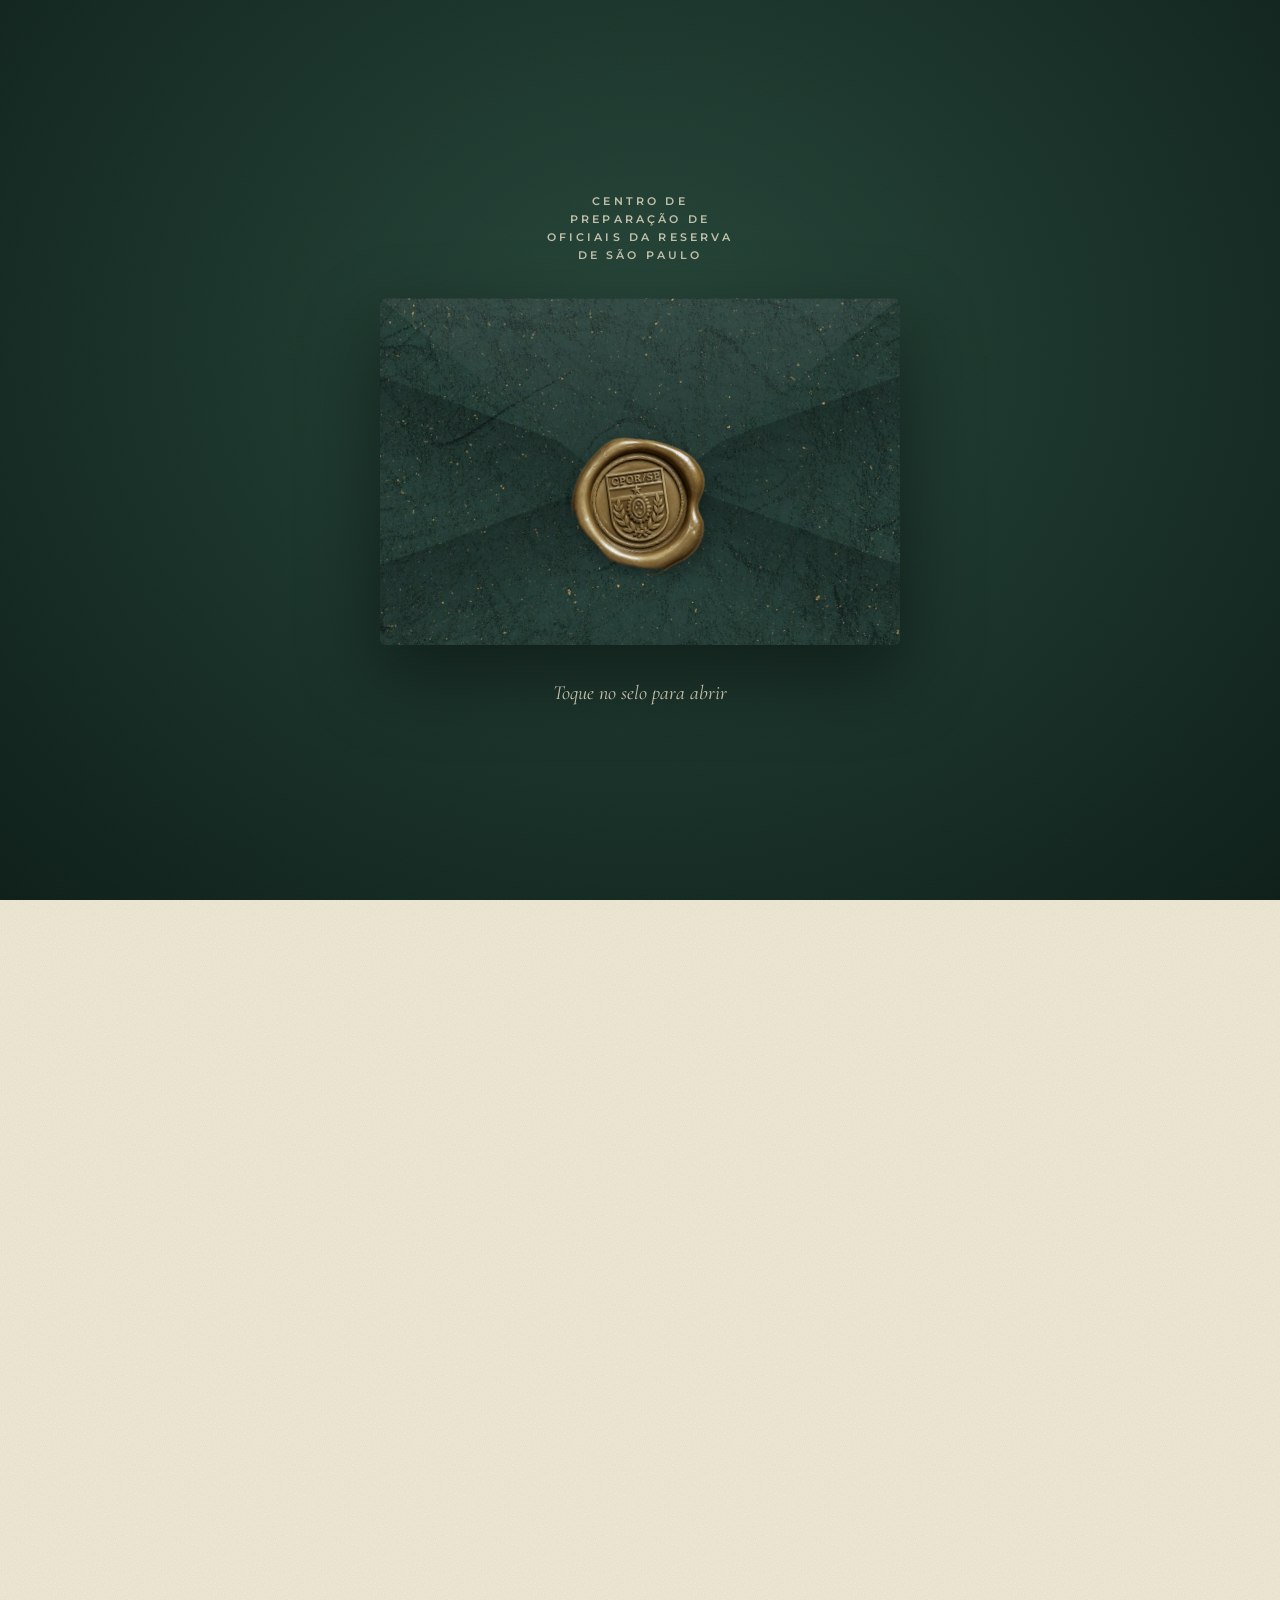
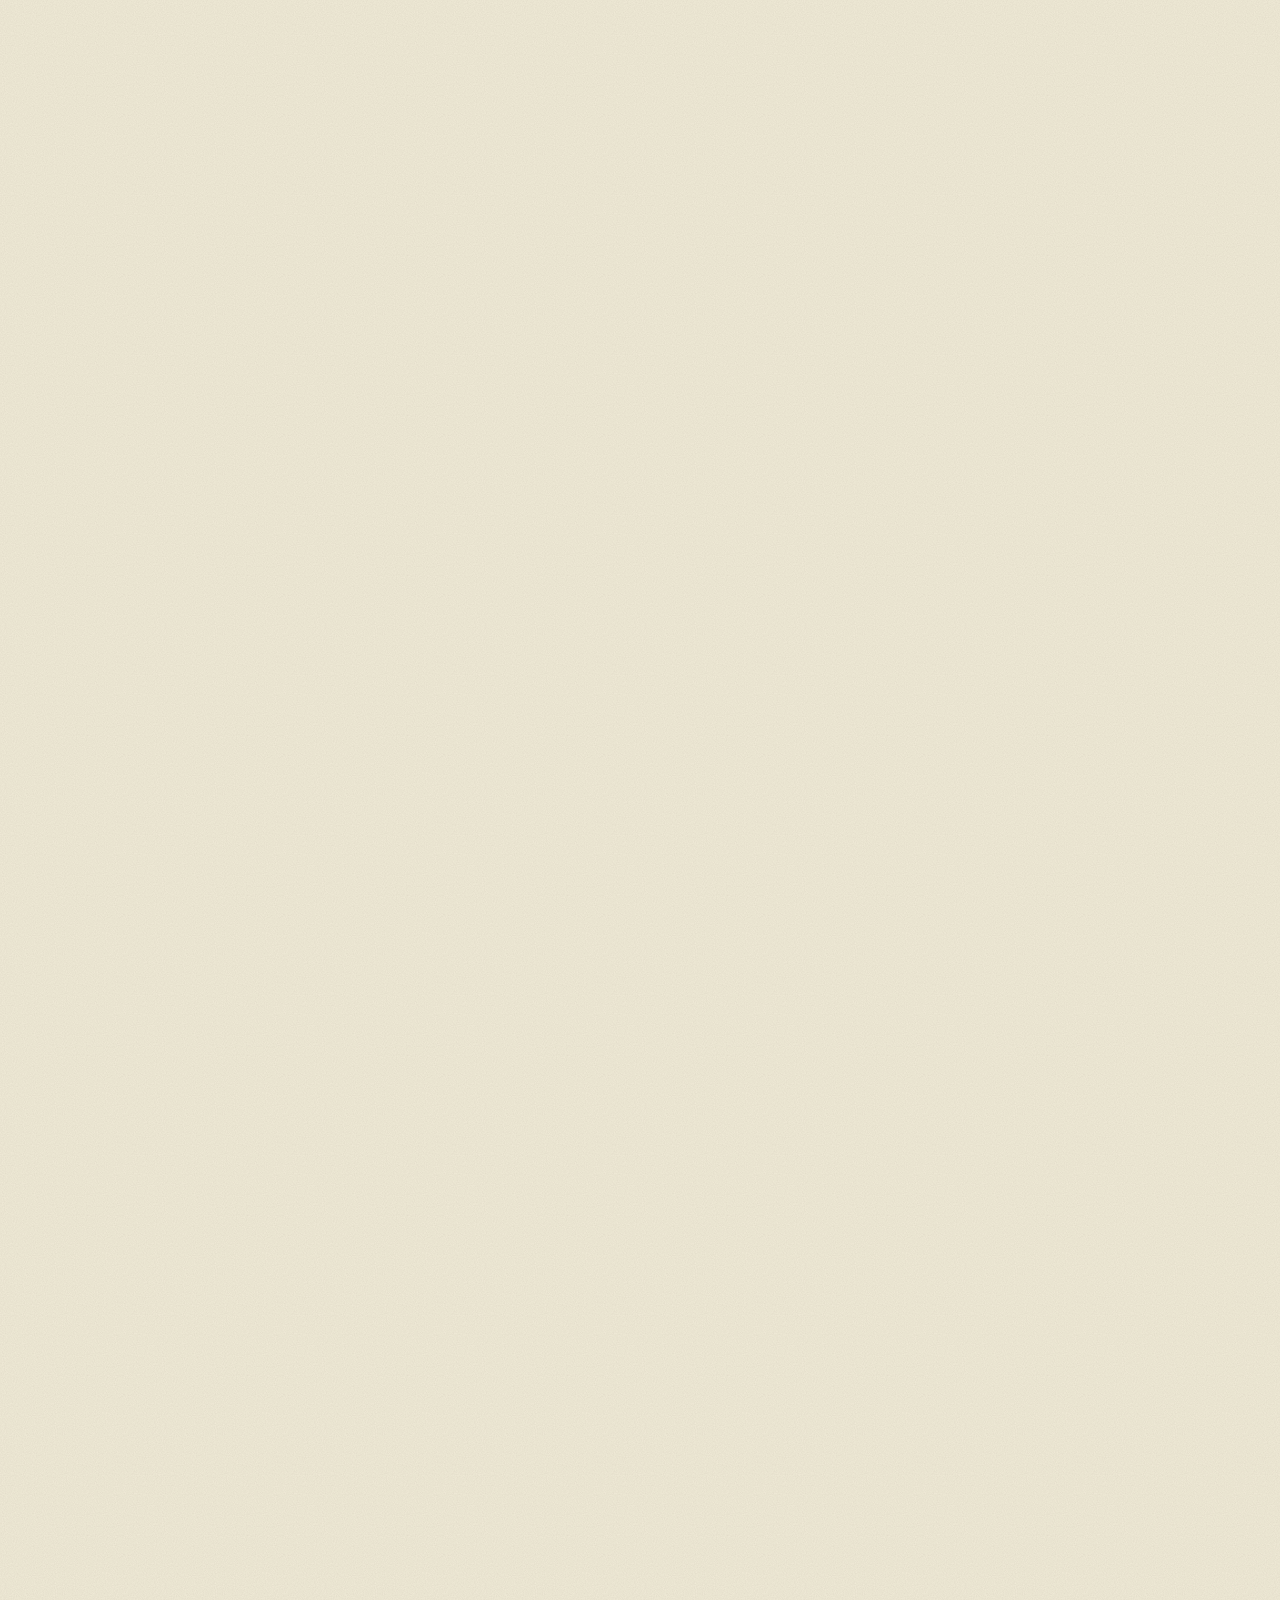
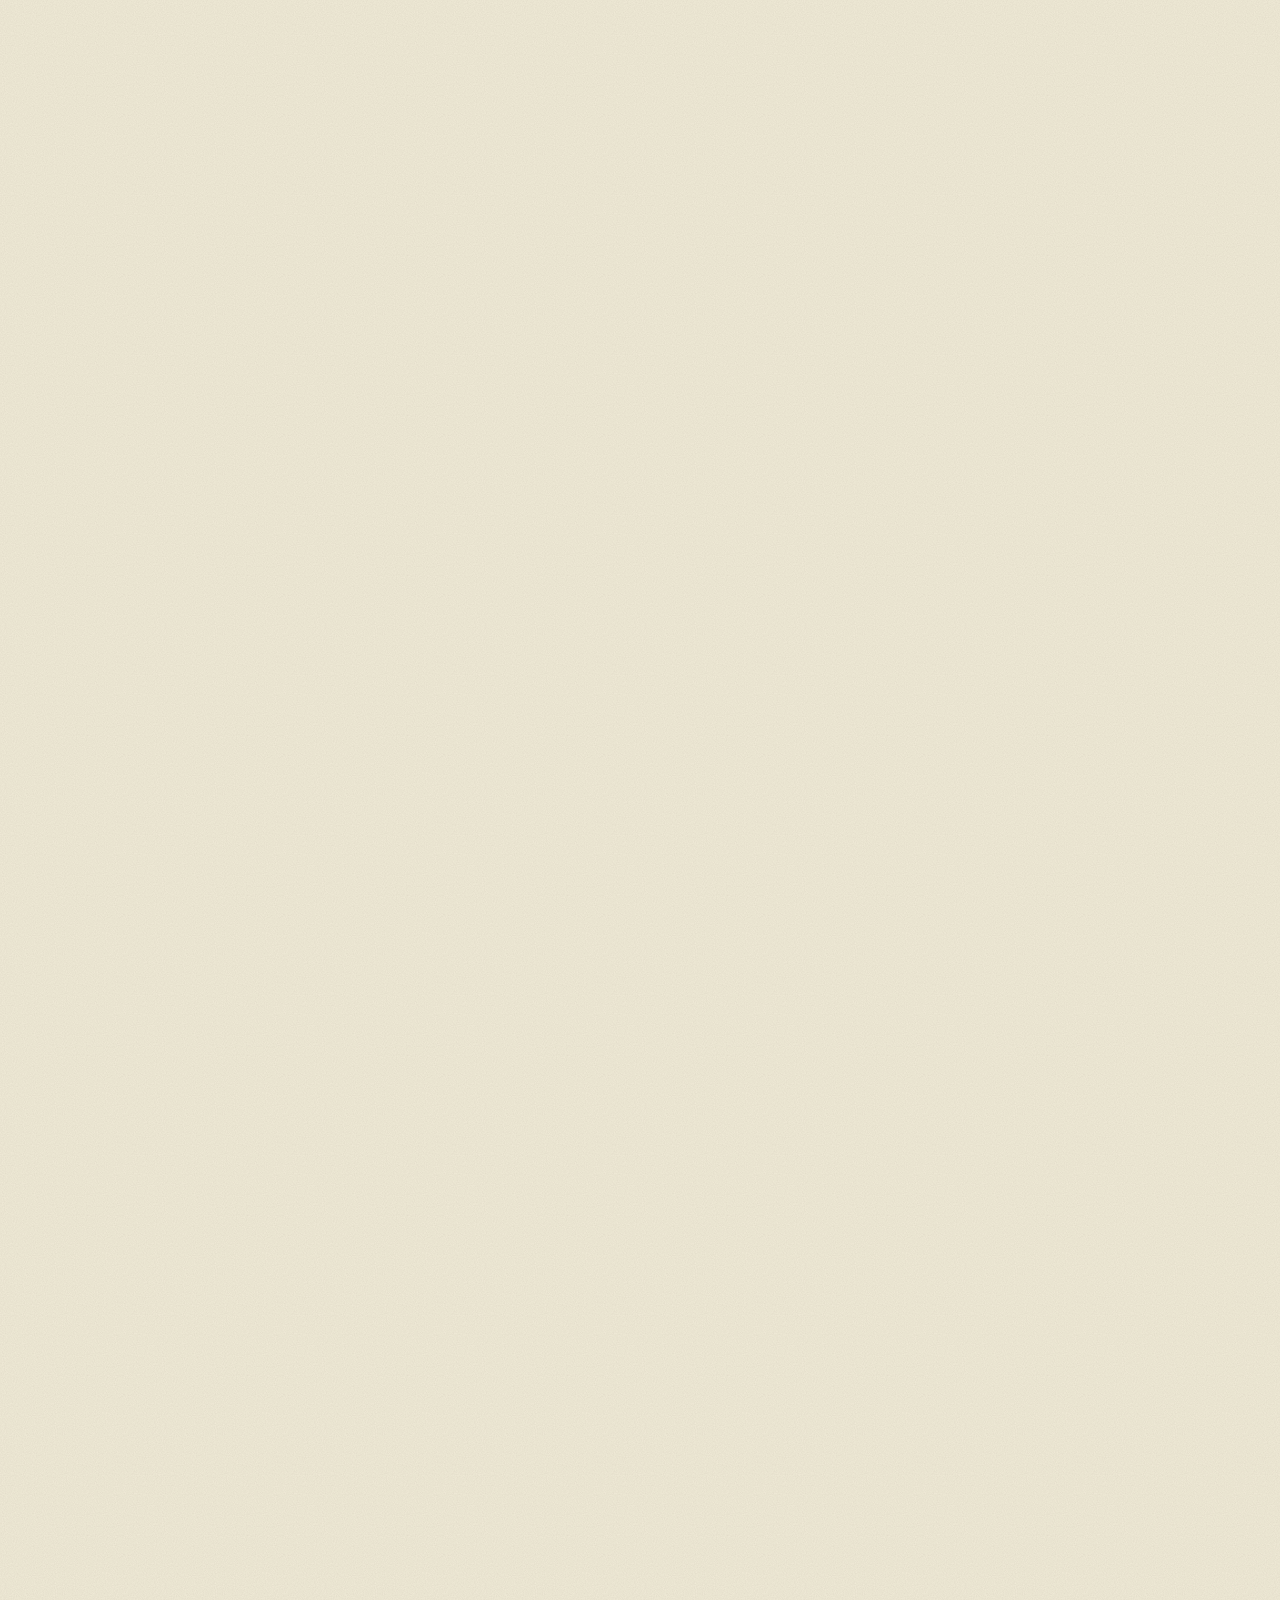
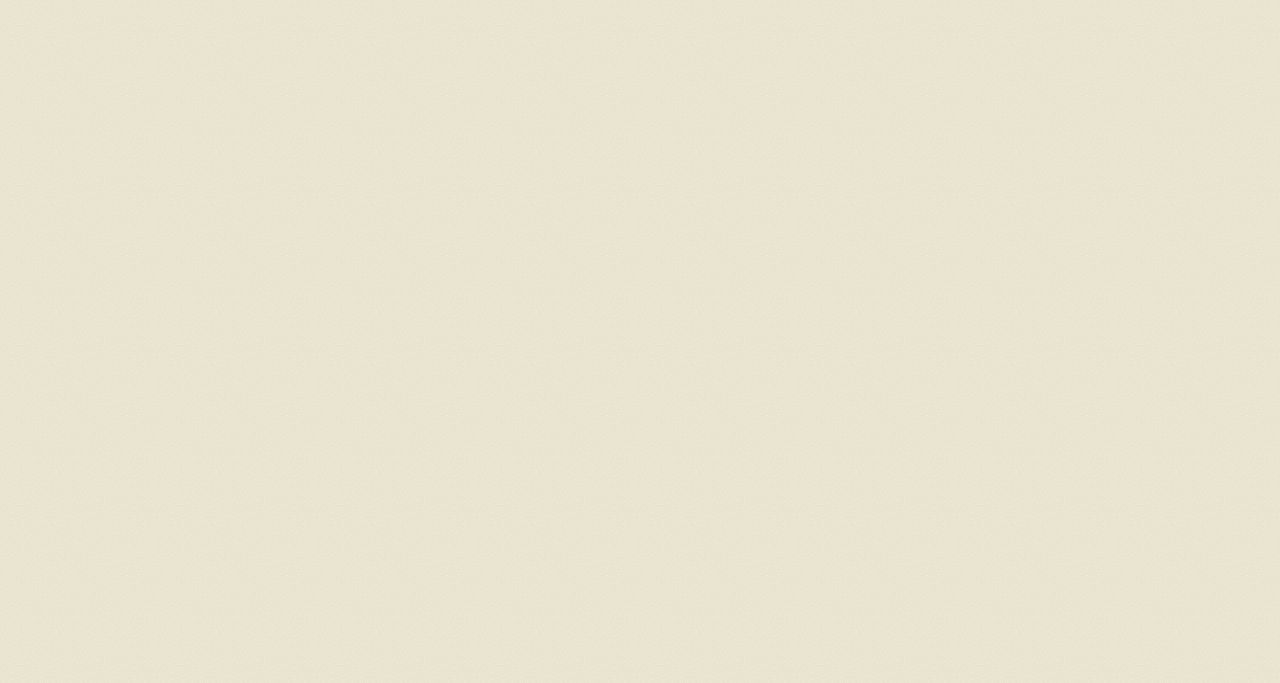
==== virtual/index.html @ 07131618 "Convite virtual da Passagem de Comando (teste, opção 1) em /virtual/ Co-Authored-By: Claude Opus 5.5" ====
<!doctype html>
<html lang="pt-BR">
<head>
<meta charset="utf-8">
<meta name="viewport" content="width=device-width, initial-scale=1, viewport-fit=cover">
<title>Convite · Passagem de Comando · CPOR/SP</title>
<meta name="description" content="Solenidade de Passagem de Comando do CPOR/SP. Quinta-feira, 14 de janeiro de 2027: Inauguração do Retrato do Comandante Sucedido às 18h30 e Passagem de Comando às 19h.">
<meta property="og:type" content="website">
<meta property="og:title" content="Você está convidado · Passagem de Comando do CPOR/SP">
<meta property="og:description" content="Quinta-feira, 14 de janeiro de 2027, às 19h. Toque para abrir o convite.">
<meta property="og:image" content="https://convite-cporsp.vercel.app/virtual/og.jpg">
<meta property="og:image:width" content="1200">
<meta property="og:image:height" content="630">
<meta name="theme-color" content="#13261f">
<link rel="icon" type="image/png" href="favicon.png">
<link rel="apple-touch-icon" href="apple-touch-icon.png">
<link rel="preconnect" href="https://fonts.googleapis.com">
<link rel="preconnect" href="https://fonts.gstatic.com" crossorigin>
<link href="https://fonts.googleapis.com/css2?family=Cormorant+Garamond:ital,wght@0,400;0,500;0,600;1,400;1,500&family=Montserrat:wght@500;600&family=Pinyon+Script&display=swap" rel="stylesheet">
<link rel="preload" as="image" href="selo-cera.png">
<link rel="preload" as="image" href="papel-verde.jpg">
<link rel="stylesheet" href="style.css">
<script>document.documentElement.classList.add('js');</script>
</head>
<body>

<!-- Abertura: envelope de papel verde lacrado com o selo de cera do CPOR/SP -->
<section id="envelope" class="cena-envelope" aria-label="Convite fechado">
  <p class="env-remetente">Centro de Preparação de Oficiais da Reserva de São Paulo</p>
  <div class="envelope" id="envelope-peca">
    <div class="env-dentro" aria-hidden="true"></div>
    <div class="env-carta" aria-hidden="true">
      <img src="brasao.png" alt="" width="416" height="416">
      <span class="carta-rotulo">Convite</span>
      <span class="carta-linha">Passagem de Comando</span>
    </div>
    <div class="env-bolso" aria-hidden="true"></div>
    <div class="env-aba" aria-hidden="true"></div>
    <button type="button" class="env-selo" id="abrir" aria-label="Abrir o convite">
      <img src="selo-cera.png" alt="" width="229" height="235">
    </button>
  </div>
  <p class="env-dica">Toque no selo para abrir</p>
</section>

<!-- Topo fixo -->
<header class="topo" id="topo">
  <a class="topo-marca" href="#inicio" aria-label="Início">
    <img src="brasao.png" alt="" width="40" height="40">
    <span>CPOR/SP</span>
  </a>
  <a class="topo-acao" data-link="formulario" href="#confirmar" target="_blank" rel="noopener">Confirmar presença</a>
</header>

<main id="conteudo">

  <!-- Capa: foto aérea do CPOR/SP -->
  <section id="inicio" class="capa">
    <div class="capa-foto" aria-hidden="true"><img src="cpor-aereo.jpg" alt="" width="1536" height="1024"></div>
    <div class="capa-texto">
      <p class="rotulo">CPOR/SP · 14 · 01 · 27</p>
      <h1>Convite</h1>
      <p class="capa-sub">Solenidade de Passagem de Comando do Centro de Preparação de Oficiais da Reserva de São Paulo</p>
      <img class="capa-brasao" src="brasao.png" alt="Brasão do CPOR/SP" width="416" height="416">
    </div>
    <a class="capa-seta" href="#mensagem" aria-label="Ler o convite">
      <svg viewBox="0 0 24 24" fill="none" stroke="currentColor" stroke-width="1.5" aria-hidden="true"><path d="M12 4v16M5 13l7 7 7-7"/></svg>
    </a>
  </section>

  <!-- Mensagem do convite, num papel com o selo postal da fachada -->
  <section id="mensagem" class="mensagem">
    <article class="papel papel-mensagem revelar">
      <img class="selo-postal" src="selo-postal.png" alt="Selo com a fachada do CPOR/SP" width="207" height="164" loading="lazy">
      <p class="rotulo">Com a honra de convidar</p>
      <p class="mensagem-texto" id="mensagem-texto">O Diretor de Educação Superior Militar, General de Divisão Eduardo da VEIGA Cabral, tem a honra de convidar o(a) Senhor(a) e digníssima família para a Solenidade de Passagem de Comando do Centro de Preparação de Oficiais da Reserva de São Paulo (CPOR/SP), do Coronel Frederico Vieira CABRAL Mendes ao Tenente Coronel Daniel RAMOS LEMOS.</p>
    </article>
  </section>

  <!-- A passagem: quem entrega e quem assume o comando -->
  <section id="passagem" class="passagem" aria-labelledby="passagem-titulo">
    <p class="rotulo">Passagem de Comando</p>
    <h2 id="passagem-titulo" class="titulo">Do Coronel ao Tenente Coronel</h2>
    <div class="comandos">
      <article class="comando revelar">
        <span class="comando-papel">Entrega o comando</span>
        <span class="comando-posto">Coronel</span>
        <span class="comando-nome">Frederico Vieira <strong>CABRAL</strong> Mendes</span>
      </article>
      <div class="comando-elo revelar" aria-hidden="true">
        <img src="selo-cera.png" alt="" width="229" height="235" loading="lazy">
      </div>
      <article class="comando revelar">
        <span class="comando-papel">Assume o comando</span>
        <span class="comando-posto">Tenente Coronel</span>
        <span class="comando-nome">Daniel <strong>RAMOS LEMOS</strong></span>
      </article>
    </div>
  </section>

  <!-- Contagem regressiva -->
  <section id="contagem" class="contagem" aria-labelledby="contagem-titulo">
    <h2 id="contagem-titulo" class="rotulo claro">Faltam para a solenidade</h2>
    <div class="relogio" id="relogio" role="timer" aria-live="off">
      <div><span data-u="d">00</span><small>dias</small></div>
      <div><span data-u="h">00</span><small>horas</small></div>
      <div><span data-u="m">00</span><small>min</small></div>
      <div><span data-u="s">00</span><small>seg</small></div>
    </div>
    <p class="contagem-fim" id="contagem-fim" hidden></p>
  </section>

  <!-- Programação: cartões que viram para mostrar o traje -->
  <section id="programacao" class="programacao" aria-labelledby="programacao-titulo">
    <p class="rotulo">Programação</p>
    <h2 id="programacao-titulo" class="titulo">Quinta-feira, 14 de janeiro</h2>
    <p class="nota">Toque no cartão para ver o traje.</p>
    <div class="cartoes" id="cartoes"></div>
  </section>

  <!-- Antigos Comandantes: a página da arte, ampliável -->
  <section id="comandantes" class="comandantes" aria-labelledby="comandantes-titulo">
    <h2 id="comandantes-titulo" class="script">Antigos Comandantes</h2>
    <p class="nota">Os comandantes que conduziram o CPOR/SP. Toque para ampliar.</p>
    <a class="comandantes-quadro revelar" href="../assets/convite-2.jpg" target="_blank" rel="noopener" aria-label="Ampliar a página dos Antigos Comandantes">
      <img src="../assets/convite-2.jpg" alt="Galeria dos Antigos Comandantes do CPOR/SP" width="1240" height="1748" loading="lazy">
    </a>
  </section>

  <!-- Local -->
  <section id="local" class="local" aria-labelledby="local-titulo">
    <div class="local-texto revelar">
      <p class="rotulo">Local</p>
      <h2 id="local-titulo" class="titulo">CPOR/SP</h2>
      <p class="endereco" id="endereco"></p>
      <div class="botoes">
        <a class="botao claro" data-link="maps" href="#" target="_blank" rel="noopener">
          <svg viewBox="0 0 24 24" fill="none" stroke="currentColor" stroke-width="1.6" aria-hidden="true"><path d="M12 21s-7-6.2-7-11.5A7 7 0 0 1 19 9.5C19 14.8 12 21 12 21Z"/><circle cx="12" cy="9.5" r="2.5"/></svg>
          Google Maps
        </a>
        <a class="botao claro" data-link="waze" href="#" target="_blank" rel="noopener">
          <svg viewBox="0 0 24 24" fill="none" stroke="currentColor" stroke-width="1.6" aria-hidden="true"><path d="M4 12a8 8 0 1 1 3.2 6.4L4 20l.9-3.4A8 8 0 0 1 4 12Z"/><circle cx="9.5" cy="11" r=".8" fill="currentColor"/><circle cx="14.5" cy="11" r=".8" fill="currentColor"/><path d="M9.5 14.2c1.4 1 3.6 1 5 0"/></svg>
          Waze
        </a>
      </div>
    </div>
    <a class="mapa" data-link="maps" href="#" target="_blank" rel="noopener" aria-label="Abrir o endereço do CPOR/SP no Google Maps">
      <span class="mapa-quadro">
        <img src="mapa.png" alt="Mapa com a localização do CPOR/SP na Rua Alfredo Pujol, 681" width="528" height="393" loading="lazy">
      </span>
      <span class="mapa-legenda">Toque para abrir no mapa</span>
    </a>
  </section>

  <!-- Confirmação de presença -->
  <section id="confirmar" class="confirmar" aria-labelledby="confirmar-titulo">
    <img class="confirmar-selo" src="selo-cera.png" alt="" width="229" height="235" loading="lazy">
    <p class="rotulo claro">Confirmação de presença</p>
    <h2 id="confirmar-titulo" class="titulo claro">Até 8 de janeiro</h2>
    <p class="prazo" id="prazo"></p>
    <a class="botao principal" data-link="formulario" href="#" target="_blank" rel="noopener">Confirmar presença</a>
    <div class="contatos">
      <a data-link="whatsapp" href="#" target="_blank" rel="noopener">
        <svg viewBox="0 0 24 24" fill="none" stroke="currentColor" stroke-width="1.6" aria-hidden="true"><path d="M4 20l1.3-4A8 8 0 1 1 8.4 19L4 20Z"/><path d="M9 8.5c0 3.6 2.9 6.5 6.5 6.5l1-1.6-2-1-1 .9a5 5 0 0 1-2.8-2.8l.9-1-1-2L9 8.5Z"/></svg>
        <span id="whatsapp-texto"></span>
      </a>
      <a data-link="email" href="#">
        <svg viewBox="0 0 24 24" fill="none" stroke="currentColor" stroke-width="1.6" aria-hidden="true"><rect x="3" y="5" width="18" height="14" rx="2"/><path d="m4 7 8 6 8-6"/></svg>
        <span id="email-texto"></span>
      </a>
    </div>
  </section>

  <footer class="rodape">
    <img src="brasao.png" alt="" width="56" height="56" loading="lazy">
    <p>Centro de Preparação de Oficiais da Reserva de São Paulo</p>
    <a href="../assets/convite-3.jpg" target="_blank" rel="noopener">Ver o convite em imagem</a>
  </footer>
</main>

<script src="script.js"></script>
</body>
</html>
---- virtual/style.css ----
/* Convite virtual · Passagem de Comando · CPOR/SP
   Mesma composição do convite dos aspirantes, com a identidade da opção 1 do convite impresso:
   papel verde, selo de cera dourado, papel creme e caligrafia. */

:root {
  --ardosia: #2c4a3e;
  --ardosia-escura: #3d5a4c;
  --nevoa: #e9e1c9;
  --noite: #1b342b;
  --noite-funda: #10221b;
  --tinta: #20372f;
  --papel: #f2ecd8;
  --papel-claro: #faf6ea;
  --cera: #8a6d3e;
  --cera-clara: #c9ad72;
  --branco: #ffffff;

  --fonte-titulo: "Cormorant Garamond", Georgia, "Times New Roman", serif;
  --fonte-script: "Pinyon Script", "Snell Roundhand", cursive;
  --fonte-texto: "Montserrat", system-ui, -apple-system, "Segoe UI", sans-serif;

  --raio: 6px;
  --raio-pilula: 999px;
  --curva: cubic-bezier(.65, 0, .35, 1);
  --curva-saida: cubic-bezier(.22, 1, .36, 1);
  --sombra-papel: 0 1px 2px rgba(10, 24, 18, .08), 0 18px 40px -16px rgba(10, 24, 18, .35);

  /* textura de papel (granulado leve) */
  --granulado: url("data:image/svg+xml,%3Csvg xmlns='http://www.w3.org/2000/svg' width='160' height='160'%3E%3Cfilter id='n'%3E%3CfeTurbulence type='fractalNoise' baseFrequency='.9' numOctaves='2' stitchTiles='stitch'/%3E%3CfeColorMatrix values='0 0 0 0 0 0 0 0 0 0 0 0 0 0 0 0 0 0 .07 0'/%3E%3C/filter%3E%3Crect width='100%25' height='100%25' filter='url(%23n)'/%3E%3C/svg%3E");
}

* { box-sizing: border-box; }
[hidden] { display: none !important; }
html { scroll-behavior: smooth; -webkit-text-size-adjust: 100%; }
body {
  margin: 0;
  background: var(--papel) var(--granulado);
  color: var(--tinta);
  font: 400 16px/1.6 var(--fonte-texto);
  overflow-x: hidden;
  -webkit-tap-highlight-color: transparent;
}
img { max-width: 100%; height: auto; display: block; }
main { overflow-x: clip; }
a { color: inherit; }
:focus-visible { outline: 2px solid var(--cera-clara); outline-offset: 3px; border-radius: 4px; }

.rotulo {
  margin: 0 0 12px;
  font: 600 11px/1.4 var(--fonte-texto);
  letter-spacing: .28em;
  text-transform: uppercase;
  color: var(--ardosia);
}
.rotulo.claro { color: var(--nevoa); }
.titulo {
  margin: 0;
  font: 500 clamp(34px, 9.5vw, 56px)/1.08 var(--fonte-titulo);
  color: var(--tinta);
}
.titulo.claro { color: var(--branco); }
.nota { margin: 10px 0 0; font-size: 14px; color: var(--ardosia-escura); }

/* =========================================================
   Abertura: envelope
   ========================================================= */
.cena-envelope { display: none; }
.js body.fechado { overflow: hidden; }
.js body.fechado .topo,
.js body.fechado #conteudo { visibility: hidden; }

.js .cena-envelope {
  position: fixed;
  inset: 0;
  z-index: 50;
  display: flex;
  flex-direction: column;
  align-items: center;
  justify-content: center;
  gap: 34px;
  padding: 24px 20px;
  background:
    var(--granulado),
    radial-gradient(ellipse at 50% 38%, #2a4a3d 0%, var(--noite) 55%, var(--noite-funda) 100%);
  color: var(--nevoa);
  text-align: center;
}
.env-remetente {
  margin: 0;
  max-width: 30ch;
  font: 600 10.5px/1.7 var(--fonte-texto);
  letter-spacing: .3em;
  text-transform: uppercase;
  opacity: .8;
}
.env-dica {
  margin: 0;
  font: 400 italic 20px/1.4 var(--fonte-titulo);
  color: var(--nevoa);
  animation: respirar 2.6s ease-in-out infinite;
}
@keyframes respirar { 50% { opacity: .45; } }

.envelope {
  position: relative;
  width: min(86vw, 520px);
  aspect-ratio: 3 / 2;
  cursor: pointer;
  filter: drop-shadow(0 30px 40px rgba(0, 0, 0, .45));
  animation: flutuar 5s ease-in-out infinite;
  perspective: 1400px;
}
@keyframes flutuar { 50% { transform: translateY(-6px) rotate(-.4deg); } }

.env-dentro, .env-carta, .env-bolso, .env-aba { position: absolute; }
.env-dentro {
  inset: 0;
  z-index: 1;
  border-radius: var(--raio);
  background: linear-gradient(180deg, #0f2019, #1b342b);
}
.env-carta {
  z-index: 3;
  left: 6%; right: 6%; top: 7%; height: 86%;
  display: flex;
  flex-direction: column;
  align-items: center;
  justify-content: center;
  gap: 4px;
  border-radius: 3px;
  background: var(--papel-claro) var(--granulado);
  box-shadow: 0 2px 8px rgba(0, 0, 0, .15);
  color: var(--tinta);
}
.env-carta img { width: 18%; margin-bottom: 6px; }
.carta-rotulo { font: 400 clamp(36px, 10vw, 58px)/1.1 var(--fonte-script); color: var(--tinta); }
.carta-linha { max-width: 90%; font: 600 clamp(7px, 1.9vw, 10px)/1.4 var(--fonte-texto); letter-spacing: .2em; text-transform: uppercase; color: var(--ardosia); }

.env-bolso {
  inset: 0;
  z-index: 4;
  border-radius: var(--raio);
  clip-path: polygon(0 0, 50% 54%, 100% 0, 100% 100%, 0 100%);
  background:
    linear-gradient(160deg, transparent 49.6%, rgba(0, 0, 0, .22) 50%, transparent 70%),
    linear-gradient(200deg, transparent 49.6%, rgba(0, 0, 0, .22) 50%, transparent 70%),
    url("papel-verde.jpg") center / cover;
}
.env-aba {
  left: 0; right: 0; top: 0; height: 60%;
  z-index: 5;
  transform-origin: 50% 0;
  clip-path: polygon(0 0, 100% 0, 50% 100%);
  border-radius: var(--raio) var(--raio) 0 0;
  background:
    linear-gradient(180deg, rgba(255, 255, 255, .06), rgba(0, 0, 0, .12)),
    url("papel-verde.jpg") center top / cover;
  filter: drop-shadow(0 3px 4px rgba(0, 0, 0, .35));
}
.env-selo {
  position: absolute;
  z-index: 6;
  left: 50%;
  top: 60%;
  width: 27%;
  padding: 0;
  border: 0;
  background: none;
  cursor: pointer;
  transform: translate(-50%, -50%) rotate(-8deg);
  filter: drop-shadow(0 6px 8px rgba(0, 0, 0, .35));
}
.env-selo img { width: 100%; }
.env-selo:focus-visible { outline-offset: 6px; border-radius: 50%; }

/* Sequência de abertura */
.abrindo .envelope { animation: none; }
.abrindo .env-selo { animation: seloSai .45s var(--curva) forwards; }
.abrindo .env-aba { animation: abaAbre .75s var(--curva) .25s forwards; }
.abrindo .env-carta { animation: cartaSai .9s var(--curva-saida) .85s forwards; }
.abrindo .env-dica, .abrindo .env-remetente { transition: opacity .3s; opacity: 0; }
.saindo { animation: cenaSai .6s ease forwards; }
.saindo .envelope { transition: transform .6s var(--curva); transform: scale(1.06) translateY(-4%); }

@keyframes seloSai {
  to { transform: translate(-50%, -80%) rotate(14deg) scale(1.25); opacity: 0; }
}
@keyframes abaAbre {
  0%    { transform: rotateX(0); z-index: 5; }
  49.9% { z-index: 5; }
  50%   { z-index: 2; background: linear-gradient(0deg, #10221b, #1b342b); }
  100%  { transform: rotateX(180deg); z-index: 2; background: linear-gradient(0deg, #10221b, #1b342b); }
}
@keyframes cartaSai { to { transform: translateY(-62%); } }
@keyframes cenaSai { to { opacity: 0; visibility: hidden; } }

/* =========================================================
   Topo fixo
   ========================================================= */
.topo {
  position: fixed;
  inset: 0 0 auto;
  z-index: 20;
  display: flex;
  align-items: center;
  justify-content: space-between;
  gap: 12px;
  padding: max(12px, env(safe-area-inset-top)) 18px 12px;
  color: var(--branco);
  transition: background-color .35s ease, backdrop-filter .35s ease, box-shadow .35s ease;
}
.topo.rolou {
  background: rgba(19, 38, 31, .78);
  -webkit-backdrop-filter: blur(14px) saturate(1.2);
  backdrop-filter: blur(14px) saturate(1.2);
  box-shadow: 0 10px 30px -18px rgba(0, 0, 0, .6);
}
.topo-marca {
  display: flex;
  align-items: center;
  gap: 10px;
  text-decoration: none;
  font: 600 13px/1 var(--fonte-texto);
  letter-spacing: .22em;
}
.topo-marca img { width: 36px; height: 36px; }
.topo-acao {
  padding: 10px 16px;
  border-radius: var(--raio-pilula);
  background: rgba(255, 255, 255, .12);
  box-shadow: inset 0 0 0 1px rgba(255, 255, 255, .45);
  font: 600 11px/1 var(--fonte-texto);
  letter-spacing: .14em;
  text-transform: uppercase;
  text-decoration: none;
  white-space: nowrap;
  transition: background-color .2s, transform .2s;
}
.topo-acao:active { transform: scale(.96); }
@media (hover: hover) { .topo-acao:hover { background: rgba(255, 255, 255, .24); } }

/* =========================================================
   Capa
   ========================================================= */
.capa {
  position: relative;
  min-height: 100svh;
  overflow: hidden;
  color: var(--branco);
  isolation: isolate;
}
.capa-foto { position: absolute; inset: 0; z-index: -2; }
.capa-foto img {
  width: 100%;
  height: 100%;
  object-fit: cover;
  object-position: 50% 60%;
  animation: aproximar 26s ease-in-out infinite alternate;
}
@keyframes aproximar {
  from { transform: scale(1.06) translate(0, 0); }
  to   { transform: scale(1.22) translate(-2%, 2%); }
}
/* Celular em pé: foto menor, centrada no telhado com o "CPOR-SP" */
@media (max-aspect-ratio: 1 / 1) {
  .capa { background: var(--noite-funda); }
  .capa-foto img {
    position: absolute;
    top: 0;
    left: 50%;
    width: auto;
    height: max(66svh, calc(100vw * 1.6));
    max-width: none;
    transform-origin: 52% 32%;
    animation-name: aproximarCel;
    -webkit-mask-image: linear-gradient(180deg, #000 62%, transparent 96%);
    mask-image: linear-gradient(180deg, #000 62%, transparent 96%);
  }
}
@keyframes aproximarCel {
  from { transform: translateX(-52%) scale(1); }
  to   { transform: translateX(-52%) scale(1.06); }
}
.capa::after {
  content: "";
  position: absolute;
  inset: 0;
  z-index: -1;
  background: linear-gradient(180deg,
    rgba(10, 24, 18, .62) 0%,
    rgba(10, 24, 18, .26) 30%,
    rgba(10, 24, 18, .62) 62%,
    rgba(10, 24, 18, .92) 86%,
    var(--papel) 100%);
}
.capa-texto {
  position: absolute;
  left: 20px; right: 20px;
  bottom: 15svh;
  display: flex;
  flex-direction: column;
  align-items: center;
  text-align: center;
}
.capa-brasao {
  order: -1;
  width: 86px;
  margin-bottom: 18px;
  filter: drop-shadow(0 10px 18px rgba(0, 0, 0, .45));
  animation: flutuar 6s ease-in-out infinite;
}
.capa .rotulo { color: var(--nevoa); }
.capa h1 {
  margin: 0;
  font: 400 clamp(84px, 26vw, 200px)/1.05 var(--fonte-script);
  text-shadow: 0 6px 30px rgba(0, 0, 0, .35);
}
.capa-sub {
  max-width: 34ch;
  margin: 18px 0 0;
  font-size: 14.5px;
  line-height: 1.6;
  color: rgba(255, 255, 255, .9);
}
.capa-seta {
  position: absolute;
  left: 50%;
  bottom: 4svh;
  width: 44px;
  height: 44px;
  display: grid;
  place-items: center;
  color: var(--tinta);
  transform: translateX(-50%);
  animation: chamar 2.2s ease-in-out infinite;
}
.capa-seta svg { width: 22px; height: 22px; }
@keyframes chamar { 50% { transform: translate(-50%, 6px); } }

/* =========================================================
   Mensagem
   ========================================================= */
.mensagem { padding: 56px 20px 104px; }
.papel {
  position: relative;
  background: var(--papel-claro) var(--granulado);
  border-radius: 4px;
  box-shadow: var(--sombra-papel);
}
.papel-mensagem {
  max-width: 620px;
  margin: 0 auto;
  padding: 52px 26px 44px;
  transform: rotate(-1.2deg);
}
.selo-postal {
  position: absolute;
  top: -38px;
  right: -6px;
  width: 112px;
  transform: rotate(7deg) translateY(var(--desloca, 0px));
  filter: drop-shadow(0 8px 12px rgba(10, 24, 18, .25));
}
.mensagem-texto {
  margin: 0;
  font: 400 clamp(23px, 6.1vw, 30px)/1.5 var(--fonte-titulo);
  color: var(--tinta);
}
.mensagem-texto .p { opacity: .16; transition: opacity .35s ease; }
.mensagem-texto .p.acesa { opacity: 1; }

/* =========================================================
   Passagem de Comando: quem entrega e quem assume
   ========================================================= */
.passagem { padding: 8px 20px 104px; text-align: center; }
.comandos {
  display: flex;
  flex-direction: column;
  align-items: center;
  gap: 0;
  max-width: 880px;
  margin: 38px auto 0;
}
.comando {
  width: min(100%, 340px);
  display: flex;
  flex-direction: column;
  align-items: center;
  gap: 6px;
  padding: 30px 22px 28px;
  background: var(--papel-claro) var(--granulado);
  border-radius: 4px;
  box-shadow: var(--sombra-papel);
}
.comando:first-child { transform: rotate(-1.4deg); }
.comando:last-child { transform: rotate(1.2deg); }
.comando-papel {
  font: 600 10.5px/1.4 var(--fonte-texto);
  letter-spacing: .26em;
  text-transform: uppercase;
  color: var(--cera);
}
.comando-posto { margin-top: 6px; font: 400 32px/1.1 var(--fonte-script); color: var(--ardosia); }
.comando-nome { font: 500 26px/1.25 var(--fonte-titulo); color: var(--tinta); }
.comando-nome strong { font-weight: 600; letter-spacing: .04em; }
.comando-elo {
  position: relative;
  z-index: 1;
  width: 86px;
  margin: -16px 0;
}
.comando-elo img {
  width: 100%;
  filter: drop-shadow(0 8px 12px rgba(10, 24, 18, .35));
  animation: balancarElo 6s ease-in-out infinite;
}
@keyframes balancarElo { 50% { transform: rotate(10deg) scale(1.04); } }

/* =========================================================
   Antigos Comandantes
   ========================================================= */
.comandantes { padding: 104px 20px 40px; text-align: center; }
.script { margin: 0; font: 400 clamp(46px, 13vw, 76px)/1.1 var(--fonte-script); color: var(--tinta); }
.comandantes-quadro {
  display: block;
  width: min(100%, 460px);
  margin: 30px auto 0;
  padding: 10px;
  background: var(--papel-claro) var(--granulado);
  border-radius: 4px;
  box-shadow: var(--sombra-papel);
  transform: rotate(-.8deg);
  transition: transform .4s var(--curva-saida), box-shadow .4s;
}
.comandantes-quadro img { width: 100%; border-radius: 2px; }
.comandantes-quadro:active { transform: rotate(-.8deg) scale(.98); }
@media (hover: hover) { .comandantes-quadro:hover { transform: rotate(0) translateY(-4px); box-shadow: 0 2px 4px rgba(10, 24, 18, .08), 0 28px 54px -18px rgba(10, 24, 18, .45); } }


/* =========================================================
   Contagem regressiva (faixa em curva)
   ========================================================= */
.contagem {
  position: relative;
  margin: 0 -14vw;
  padding: 80px calc(14vw + 20px) 84px;
  border-radius: 50% / 52px;
  background:
    var(--granulado),
    radial-gradient(ellipse at 50% 0%, #2c4a3e, transparent 70%),
    linear-gradient(180deg, var(--ardosia-escura), var(--noite));
  color: var(--branco);
  text-align: center;
}
.contagem h2 { margin-bottom: 26px; }
.relogio {
  display: grid;
  grid-template-columns: repeat(4, 1fr);
  gap: 10px;
  max-width: 520px;
  margin: 0 auto;
}
.relogio div {
  padding: 16px 4px 12px;
  border-radius: 16px;
  background: rgba(255, 255, 255, .07);
  overflow: hidden;
}
.relogio span {
  display: block;
  font: 500 clamp(36px, 11vw, 64px)/1 var(--fonte-titulo);
  font-variant-numeric: tabular-nums;
}
.relogio span.virou { animation: virou .45s var(--curva-saida); }
@keyframes virou { from { transform: translateY(-40%); opacity: 0; } }
.relogio small {
  display: block;
  margin-top: 8px;
  font: 600 10px/1 var(--fonte-texto);
  letter-spacing: .22em;
  text-transform: uppercase;
  color: var(--nevoa);
}
.contagem-fim { margin: 0; font: 400 italic 30px/1.4 var(--fonte-titulo); }

/* =========================================================
   Programação: cartões que viram
   ========================================================= */
.programacao { padding: 104px 20px 88px; text-align: center; }
.cartoes {
  display: flex;
  flex-direction: column;
  align-items: center;
  gap: 34px;
  margin-top: 40px;
}
.cartao {
  width: min(100%, 360px);
  height: 460px;
  perspective: 1600px;
  cursor: pointer;
  transform: rotate(var(--giro, -1.5deg));
}
.cartao:nth-child(2) { --giro: 1.8deg; }
.cartao-giro {
  position: relative;
  height: 100%;
  transform-style: preserve-3d;
  transition: transform .85s var(--curva);
}
.cartao.virado .cartao-giro { transform: rotateY(180deg); }
.face {
  position: absolute;
  inset: 0;
  display: flex;
  flex-direction: column;
  border-radius: 8px;
  overflow: hidden;
  backface-visibility: hidden;
  -webkit-backface-visibility: hidden;
  box-shadow: var(--sombra-papel);
  text-align: center;
}
.face.frente { background: var(--papel-claro) var(--granulado); }
.face.verso {
  transform: rotateY(180deg);
  background: var(--granulado), linear-gradient(170deg, #24433a, var(--noite-funda));
  color: var(--branco);
}
.faixa {
  padding: 16px 12px;
  background: var(--ardosia);
  color: var(--branco);
  font: 600 11.5px/1.3 var(--fonte-texto);
  letter-spacing: .24em;
  text-transform: uppercase;
}
.face-corpo {
  flex: 1;
  display: flex;
  flex-direction: column;
  align-items: center;
  justify-content: center;
  padding: 18px 22px;
}
.dia { font: 500 clamp(84px, 26vw, 112px)/.9 var(--fonte-titulo); color: var(--tinta); }
.mes { margin-top: 10px; font: 400 italic 26px/1.2 var(--fonte-titulo); color: var(--ardosia-escura); }
.quando {
  margin-top: 18px;
  padding: 9px 16px;
  border-radius: var(--raio-pilula);
  background: var(--nevoa);
  font: 600 12px/1 var(--fonte-texto);
  letter-spacing: .16em;
  text-transform: uppercase;
  color: var(--tinta);
}
.face-acoes {
  display: flex;
  gap: 8px;
  padding: 0 16px 18px;
}
.face-acoes > * { flex: 1; }
.mini {
  display: inline-flex;
  align-items: center;
  justify-content: center;
  gap: 8px;
  min-height: 44px;
  padding: 0 12px;
  border: 0;
  border-radius: var(--raio-pilula);
  background: rgba(44, 74, 62, .14);
  color: var(--tinta);
  font: 600 11px/1.2 var(--fonte-texto);
  letter-spacing: .1em;
  text-transform: uppercase;
  text-decoration: none;
  cursor: pointer;
  transition: background-color .2s, transform .2s;
}
.mini svg { width: 16px; height: 16px; flex: none; }
.mini:active { transform: scale(.96); }
@media (hover: hover) { .mini:hover { background: rgba(44, 74, 62, .26); } }
.face.verso .mini { background: rgba(255, 255, 255, .1); color: var(--branco); }
@media (hover: hover) { .face.verso .mini:hover { background: rgba(255, 255, 255, .2); } }
.traje-titulo { margin: 0 0 18px; font: 400 44px/1 var(--fonte-script); }
.traje { margin: 0; padding: 0; list-style: none; display: grid; gap: 16px; }
.traje dt, .traje .quem {
  font: 600 10px/1.4 var(--fonte-texto);
  letter-spacing: .24em;
  text-transform: uppercase;
  color: var(--cera-clara);
}
.traje .qual { margin-top: 4px; font: 500 22px/1.3 var(--fonte-titulo); }

/* =========================================================
   Local
   ========================================================= */
.local {
  display: grid;
  gap: 34px;
  max-width: 1080px;
  margin: 0 auto;
  padding: 40px 20px 120px;
}
.endereco { margin: 14px 0 24px; font: 400 25px/1.4 var(--fonte-titulo); }
.botoes { display: flex; flex-wrap: wrap; gap: 10px; }
.botao {
  display: inline-flex;
  align-items: center;
  justify-content: center;
  gap: 10px;
  min-height: 52px;
  padding: 0 22px;
  border-radius: var(--raio-pilula);
  font: 600 13px/1 var(--fonte-texto);
  letter-spacing: .12em;
  text-transform: uppercase;
  text-decoration: none;
  transition: transform .2s, box-shadow .2s, background-color .2s;
}
.botao svg { width: 20px; height: 20px; }
.botao:active { transform: scale(.97); }
.botao.claro { background: var(--branco); color: var(--tinta); box-shadow: 0 10px 24px -14px rgba(10, 24, 18, .5); }
@media (hover: hover) { .botao.claro:hover { box-shadow: 0 16px 30px -14px rgba(10, 24, 18, .55); transform: translateY(-2px); } }
.mapa {
  display: block;
  padding: 10px 10px 0;
  background: var(--papel-claro) var(--granulado);
  border-radius: 4px;
  box-shadow: var(--sombra-papel);
  text-decoration: none;
}
.mapa-quadro {
  position: relative;
  display: block;
  aspect-ratio: 528 / 393;
  overflow: hidden;
  border-radius: 2px;
  background: var(--nevoa);
}
.mapa-quadro img {
  width: 100%;
  height: 100%;
  object-fit: cover;
  transition: transform .6s var(--curva-saida);
}
@media (hover: hover) { .mapa:hover .mapa-quadro img { transform: scale(1.03); } }
@media (hover: hover) { .mapa:hover { box-shadow: 0 2px 4px rgba(10, 24, 18, .08), 0 26px 50px -18px rgba(10, 24, 18, .45); } }
.mapa-legenda {
  display: block;
  padding: 14px 8px 16px;
  text-align: center;
  font: 400 italic 20px/1.3 var(--fonte-titulo);
  color: var(--ardosia-escura);
}

/* =========================================================
   Confirmação + rodapé
   ========================================================= */
.confirmar {
  position: relative;
  padding: 110px 22px 64px;
  border-radius: 50% 50% 0 0 / 54px 54px 0 0;
  background:
    var(--granulado),
    radial-gradient(ellipse at 50% 0%, #2c4a3e, transparent 65%),
    var(--noite);
  color: var(--branco);
  text-align: center;
}
.confirmar-selo {
  position: absolute;
  left: 50%;
  top: -46px;
  width: 98px;
  transform: translateX(-50%) rotate(-10deg);
  filter: drop-shadow(0 10px 14px rgba(0, 0, 0, .35));
  animation: balancar 5s ease-in-out infinite;
}
@keyframes balancar { 50% { transform: translateX(-50%) rotate(-3deg) translateY(-4px); } }
.prazo { margin: 14px 0 30px; color: var(--nevoa); font-size: 15px; }
.botao.principal {
  width: min(100%, 340px);
  min-height: 58px;
  background: linear-gradient(135deg, #d6bd86, var(--cera-clara) 45%, var(--cera));
  color: var(--noite-funda);
  font-size: 14px;
  box-shadow: 0 18px 36px -16px rgba(194, 165, 108, .6);
}
@media (hover: hover) { .botao.principal:hover { transform: translateY(-2px); box-shadow: 0 22px 40px -16px rgba(194, 165, 108, .75); } }
.contatos {
  display: flex;
  flex-direction: column;
  align-items: center;
  gap: 4px;
  margin-top: 26px;
}
.contatos a {
  display: inline-flex;
  align-items: center;
  gap: 10px;
  min-height: 44px;
  padding: 0 10px;
  color: rgba(255, 255, 255, .85);
  text-decoration: none;
  font-size: 14px;
}
.contatos svg { width: 20px; height: 20px; color: var(--cera-clara); }
@media (hover: hover) { .contatos a:hover { color: var(--branco); } }

.rodape {
  padding: 36px 22px max(40px, env(safe-area-inset-bottom));
  background: var(--noite);
  color: rgba(255, 255, 255, .7);
  text-align: center;
  font-size: 12.5px;
}
.rodape img { width: 52px; margin: 0 auto 12px; opacity: .9; }
.rodape p { margin: 0 0 10px; }
.rodape a { color: var(--nevoa); }

/* Entrada ao rolar */
.js .revelar { opacity: 0; translate: 0 26px; transition: opacity .8s ease, translate .8s var(--curva-saida); }
.js .revelar.visivel { opacity: 1; translate: 0 0; }

/* =========================================================
   Telas maiores
   ========================================================= */
@media (min-width: 760px) {
  .capa-texto { bottom: 16svh; }
  .capa-brasao { width: 104px; }
  .capa-sub { font-size: 16px; }
  .papel-mensagem { padding: 64px 56px 56px; }
  .selo-postal { width: 140px; top: -48px; right: -30px; }
  .cartoes { flex-direction: row; justify-content: center; gap: 0; }
  .cartao + .cartao { margin-left: -18px; margin-top: 40px; }
  .local { grid-template-columns: 1fr 1.2fr; align-items: center; padding-top: 72px; }
  .comandos { flex-direction: row; justify-content: center; }
  .comando-elo { margin: 0 -18px; width: 104px; }
  .contatos { flex-direction: row; justify-content: center; gap: 18px; }
}

@media (prefers-reduced-motion: reduce) {
  html { scroll-behavior: auto; }
  *, *::before, *::after { animation-duration: .01ms !important; animation-iteration-count: 1 !important; transition-duration: .15s !important; }
  .abrindo .env-selo, .abrindo .env-aba, .abrindo .env-carta { animation-delay: 0s !important; }
}
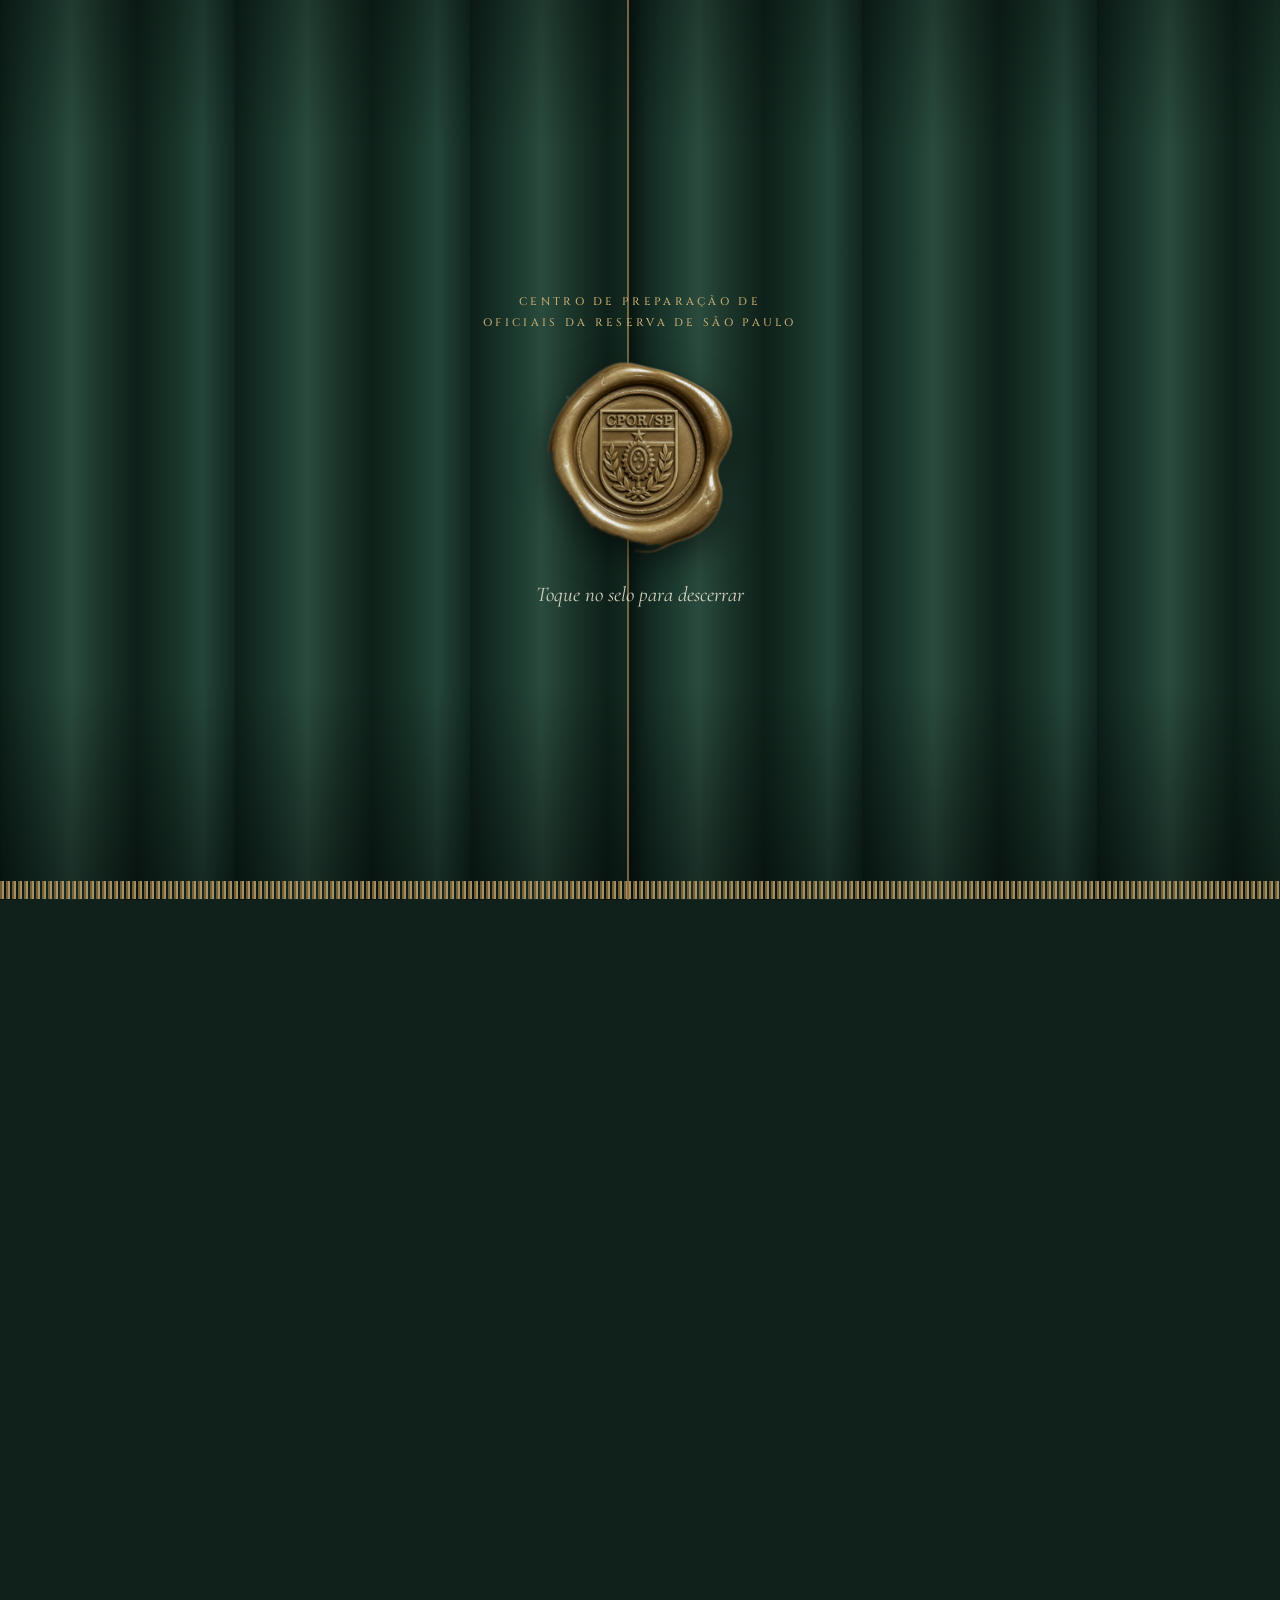
==== commit 1a3e9184: "Convite virtual da Passagem de Comando refeito com conceito próprio (descerramento) Co-Authored-By: " ====
--- a/virtual/index.html
+++ b/virtual/index.html
@@ -3,7 +3,7 @@
 <head>
 <meta charset="utf-8">
 <meta name="viewport" content="width=device-width, initial-scale=1, viewport-fit=cover">
-<title>Convite · Passagem de Comando · CPOR/SP</title>
+<title>Passagem de Comando · CPOR/SP</title>
 <meta name="description" content="Solenidade de Passagem de Comando do CPOR/SP. Quinta-feira, 14 de janeiro de 2027: Inauguração do Retrato do Comandante Sucedido às 18h30 e Passagem de Comando às 19h.">
 <meta property="og:type" content="website">
 <meta property="og:title" content="Você está convidado · Passagem de Comando do CPOR/SP">
@@ -11,172 +11,208 @@
 <meta property="og:image" content="https://convite-cporsp.vercel.app/virtual/og.jpg">
 <meta property="og:image:width" content="1200">
 <meta property="og:image:height" content="630">
-<meta name="theme-color" content="#13261f">
+<meta name="theme-color" content="#0f211a">
 <link rel="icon" type="image/png" href="favicon.png">
 <link rel="apple-touch-icon" href="apple-touch-icon.png">
 <link rel="preconnect" href="https://fonts.googleapis.com">
 <link rel="preconnect" href="https://fonts.gstatic.com" crossorigin>
-<link href="https://fonts.googleapis.com/css2?family=Cormorant+Garamond:ital,wght@0,400;0,500;0,600;1,400;1,500&family=Montserrat:wght@500;600&family=Pinyon+Script&display=swap" rel="stylesheet">
+<link href="https://fonts.googleapis.com/css2?family=Cinzel:wght@400;500;600&family=Cormorant+Garamond:ital,wght@0,400;0,500;0,600;1,400&family=Pinyon+Script&display=swap" rel="stylesheet">
 <link rel="preload" as="image" href="selo-cera.png">
-<link rel="preload" as="image" href="papel-verde.jpg">
 <link rel="stylesheet" href="style.css">
 <script>document.documentElement.classList.add('js');</script>
 </head>
 <body>
 
-<!-- Abertura: envelope de papel verde lacrado com o selo de cera do CPOR/SP -->
-<section id="envelope" class="cena-envelope" aria-label="Convite fechado">
-  <p class="env-remetente">Centro de Preparação de Oficiais da Reserva de São Paulo</p>
-  <div class="envelope" id="envelope-peca">
-    <div class="env-dentro" aria-hidden="true"></div>
-    <div class="env-carta" aria-hidden="true">
-      <img src="brasao.png" alt="" width="416" height="416">
-      <span class="carta-rotulo">Convite</span>
-      <span class="carta-linha">Passagem de Comando</span>
-    </div>
-    <div class="env-bolso" aria-hidden="true"></div>
-    <div class="env-aba" aria-hidden="true"></div>
-    <button type="button" class="env-selo" id="abrir" aria-label="Abrir o convite">
+<!-- Abertura: descerramento. Uma cortina de veludo, presa pelo selo, cobre o convite -->
+<div class="cortina" id="cortina" role="dialog" aria-label="Convite coberto">
+  <div class="cortina-lado esq" aria-hidden="true"></div>
+  <div class="cortina-lado dir" aria-hidden="true"></div>
+  <div class="cortina-centro">
+    <p class="cortina-quem">Centro de Preparação de<br>Oficiais da Reserva de São Paulo</p>
+    <button type="button" class="cortina-selo" id="descerrar" aria-label="Descerrar o convite">
       <img src="selo-cera.png" alt="" width="229" height="235">
     </button>
+    <p class="cortina-dica">Toque no selo para descerrar</p>
   </div>
-  <p class="env-dica">Toque no selo para abrir</p>
-</section>
-
-<!-- Topo fixo -->
-<header class="topo" id="topo">
-  <a class="topo-marca" href="#inicio" aria-label="Início">
-    <img src="brasao.png" alt="" width="40" height="40">
-    <span>CPOR/SP</span>
-  </a>
-  <a class="topo-acao" data-link="formulario" href="#confirmar" target="_blank" rel="noopener">Confirmar presença</a>
-</header>
+</div>
 
 <main id="conteudo">
 
-  <!-- Capa: foto aérea do CPOR/SP -->
-  <section id="inicio" class="capa">
-    <div class="capa-foto" aria-hidden="true"><img src="cpor-aereo.jpg" alt="" width="1536" height="1024"></div>
-    <div class="capa-texto">
-      <p class="rotulo">CPOR/SP · 14 · 01 · 27</p>
-      <h1>Convite</h1>
-      <p class="capa-sub">Solenidade de Passagem de Comando do Centro de Preparação de Oficiais da Reserva de São Paulo</p>
-      <img class="capa-brasao" src="brasao.png" alt="Brasão do CPOR/SP" width="416" height="416">
-    </div>
-    <a class="capa-seta" href="#mensagem" aria-label="Ler o convite">
-      <svg viewBox="0 0 24 24" fill="none" stroke="currentColor" stroke-width="1.5" aria-hidden="true"><path d="M12 4v16M5 13l7 7 7-7"/></svg>
+  <!-- 1. Abertura: o envelope da opção 1 virou a primeira tela -->
+  <section class="abertura" id="inicio">
+    <div class="abertura-papel">
+      <img class="abertura-selo-postal" src="selo-postal.png" alt="Selo com a fachada do CPOR/SP" width="207" height="164">
+      <div class="abertura-texto">
+        <p class="sobrescrito entra">CPOR/SP convida</p>
+        <h1 class="abertura-titulo entra"><span>Passagem</span><span>de Comando</span></h1>
+        <p class="abertura-data entra" aria-label="14 de janeiro de 2027">
+          <span>14</span><i aria-hidden="true">•</i><span>01</span><i aria-hidden="true">•</i><span>27</span>
+        </p>
+        <p class="abertura-hora entra">Quinta-feira · 19h</p>
+      </div>
+      <img class="abertura-brasao" src="brasao.png" alt="Brasão do CPOR/SP" width="416" height="416">
+    </div>
+    <div class="abertura-faixa" aria-hidden="true"></div>
+    <a class="abertura-seguir" href="#convite" aria-label="Ler o convite">
+      <span>Ler o convite</span>
+      <svg viewBox="0 0 24 24" fill="none" stroke="currentColor" stroke-width="1.4" aria-hidden="true"><path d="M12 5v14M6 13l6 6 6-6"/></svg>
     </a>
   </section>
 
-  <!-- Mensagem do convite, num papel com o selo postal da fachada -->
-  <section id="mensagem" class="mensagem">
-    <article class="papel papel-mensagem revelar">
-      <img class="selo-postal" src="selo-postal.png" alt="Selo com a fachada do CPOR/SP" width="207" height="164" loading="lazy">
-      <p class="rotulo">Com a honra de convidar</p>
-      <p class="mensagem-texto" id="mensagem-texto">O Diretor de Educação Superior Militar, General de Divisão Eduardo da VEIGA Cabral, tem a honra de convidar o(a) Senhor(a) e digníssima família para a Solenidade de Passagem de Comando do Centro de Preparação de Oficiais da Reserva de São Paulo (CPOR/SP), do Coronel Frederico Vieira CABRAL Mendes ao Tenente Coronel Daniel RAMOS LEMOS.</p>
+  <!-- 2. O convite, no recorte de arco do verso impresso -->
+  <section class="convite" id="convite" aria-labelledby="convite-titulo">
+    <article class="arco revela">
+      <h2 id="convite-titulo" class="caligrafia">Convite</h2>
+      <p class="frase">O Diretor de Educação Superior Militar,</p>
+      <p class="frase nome">General de Divisão Eduardo da <b>VEIGA</b> Cabral,</p>
+      <p class="frase">tem a honra de convidar o(a) Senhor(a) e digníssima família para a</p>
+      <p class="frase evento">Solenidade de Passagem de Comando</p>
+      <p class="frase">do Centro de Preparação de Oficiais da Reserva de São Paulo (CPOR/SP).</p>
     </article>
   </section>
 
-  <!-- A passagem: quem entrega e quem assume o comando -->
-  <section id="passagem" class="passagem" aria-labelledby="passagem-titulo">
-    <p class="rotulo">Passagem de Comando</p>
-    <h2 id="passagem-titulo" class="titulo">Do Coronel ao Tenente Coronel</h2>
-    <div class="comandos">
-      <article class="comando revelar">
-        <span class="comando-papel">Entrega o comando</span>
-        <span class="comando-posto">Coronel</span>
-        <span class="comando-nome">Frederico Vieira <strong>CABRAL</strong> Mendes</span>
-      </article>
-      <div class="comando-elo revelar" aria-hidden="true">
+  <!-- 3. Assinatura: a pessoa passa o comando arrastando o selo -->
+  <section class="passagem" id="passagem" aria-labelledby="passagem-titulo">
+    <p class="sobrescrito claro">O momento</p>
+    <h2 id="passagem-titulo" class="placa">Quem entrega, quem assume</h2>
+    <div class="passagem-palco revela" id="palco">
+      <div class="oficial entrega">
+        <span class="oficial-acao">Entrega o comando</span>
+        <span class="oficial-posto">Coronel</span>
+        <span class="oficial-nome">Frederico Vieira <b>CABRAL</b> Mendes</span>
+      </div>
+      <div class="trilho">
+        <input type="range" id="bastao" min="0" max="100" value="0" step="1"
+               aria-label="Deslize para passar o comando" aria-valuetext="Comando com o Coronel CABRAL">
+        <div class="trilho-luz" aria-hidden="true"></div>
+      </div>
+      <div class="oficial assume">
+        <span class="oficial-acao">Assume o comando</span>
+        <span class="oficial-posto">Tenente Coronel</span>
+        <span class="oficial-nome">Daniel <b>RAMOS LEMOS</b></span>
+      </div>
+    </div>
+    <p class="passagem-instrucao" id="instrucao" aria-live="polite">Deslize o selo para passar o comando</p>
+  </section>
+
+  <!-- 4. Contagem regressiva em anel -->
+  <section class="contagem" id="contagem" aria-labelledby="contagem-titulo">
+    <div class="anel revela">
+      <svg viewBox="0 0 200 200" aria-hidden="true">
+        <circle class="anel-fundo" cx="100" cy="100" r="92"/>
+        <circle class="anel-segundos" id="anel-segundos" cx="100" cy="100" r="92"/>
+      </svg>
+      <div class="anel-miolo">
+        <span class="anel-dias" id="dias">00</span>
+        <span class="anel-rotulo" id="dias-rotulo">dias</span>
+      </div>
+    </div>
+    <p class="relogio-linha" id="relogio-linha" role="timer" aria-live="off">
+      <span id="horas">00</span><small>h</small>
+      <span id="minutos">00</span><small>min</small>
+      <span id="segundos">00</span><small>s</small>
+    </p>
+    <h2 class="contagem-legenda" id="contagem-titulo">para a Passagem de Comando</h2>
+  </section>
+
+  <!-- 5. A noite: dois momentos -->
+  <section class="noite" id="programacao" aria-labelledby="noite-titulo">
+    <p class="sobrescrito">Quinta-feira, 14 de janeiro de 2027</p>
+    <h2 id="noite-titulo" class="placa escura">A noite</h2>
+    <ol class="momentos" id="momentos"></ol>
+  </section>
+
+  <!-- 6. Traje -->
+  <section class="traje" id="traje" aria-labelledby="traje-titulo">
+    <h2 id="traje-titulo" class="caligrafia clara">Traje</h2>
+    <div class="trajes" id="trajes"></div>
+  </section>
+
+  <!-- 7. Galeria dos Antigos Comandantes, montada na página -->
+  <section class="galeria" id="comandantes" aria-labelledby="galeria-titulo">
+    <h2 id="galeria-titulo" class="caligrafia">Antigos Comandantes</h2>
+    <p class="galeria-dica">Toque em um retrato para ver de perto.</p>
+    <ol class="retratos" id="retratos"></ol>
+    <button type="button" class="ver-todos" id="ver-todos" aria-expanded="false" aria-controls="retratos">Ver todos os comandantes</button>
+    <!-- O próximo retrato da galeria: o do comandante sucedido, coberto até a solenidade -->
+    <figure class="proximo">
+      <div class="proximo-quadro" aria-hidden="true">
         <img src="selo-cera.png" alt="" width="229" height="235" loading="lazy">
       </div>
-      <article class="comando revelar">
-        <span class="comando-papel">Assume o comando</span>
-        <span class="comando-posto">Tenente Coronel</span>
-        <span class="comando-nome">Daniel <strong>RAMOS LEMOS</strong></span>
-      </article>
-    </div>
-  </section>
-
-  <!-- Contagem regressiva -->
-  <section id="contagem" class="contagem" aria-labelledby="contagem-titulo">
-    <h2 id="contagem-titulo" class="rotulo claro">Faltam para a solenidade</h2>
-    <div class="relogio" id="relogio" role="timer" aria-live="off">
-      <div><span data-u="d">00</span><small>dias</small></div>
-      <div><span data-u="h">00</span><small>horas</small></div>
-      <div><span data-u="m">00</span><small>min</small></div>
-      <div><span data-u="s">00</span><small>seg</small></div>
-    </div>
-    <p class="contagem-fim" id="contagem-fim" hidden></p>
-  </section>
-
-  <!-- Programação: cartões que viram para mostrar o traje -->
-  <section id="programacao" class="programacao" aria-labelledby="programacao-titulo">
-    <p class="rotulo">Programação</p>
-    <h2 id="programacao-titulo" class="titulo">Quinta-feira, 14 de janeiro</h2>
-    <p class="nota">Toque no cartão para ver o traje.</p>
-    <div class="cartoes" id="cartoes"></div>
-  </section>
-
-  <!-- Antigos Comandantes: a página da arte, ampliável -->
-  <section id="comandantes" class="comandantes" aria-labelledby="comandantes-titulo">
-    <h2 id="comandantes-titulo" class="script">Antigos Comandantes</h2>
-    <p class="nota">Os comandantes que conduziram o CPOR/SP. Toque para ampliar.</p>
-    <a class="comandantes-quadro revelar" href="../assets/convite-2.jpg" target="_blank" rel="noopener" aria-label="Ampliar a página dos Antigos Comandantes">
-      <img src="../assets/convite-2.jpg" alt="Galeria dos Antigos Comandantes do CPOR/SP" width="1240" height="1748" loading="lazy">
-    </a>
-  </section>
-
-  <!-- Local -->
-  <section id="local" class="local" aria-labelledby="local-titulo">
-    <div class="local-texto revelar">
-      <p class="rotulo">Local</p>
-      <h2 id="local-titulo" class="titulo">CPOR/SP</h2>
-      <p class="endereco" id="endereco"></p>
-      <div class="botoes">
-        <a class="botao claro" data-link="maps" href="#" target="_blank" rel="noopener">
-          <svg viewBox="0 0 24 24" fill="none" stroke="currentColor" stroke-width="1.6" aria-hidden="true"><path d="M12 21s-7-6.2-7-11.5A7 7 0 0 1 19 9.5C19 14.8 12 21 12 21Z"/><circle cx="12" cy="9.5" r="2.5"/></svg>
-          Google Maps
-        </a>
-        <a class="botao claro" data-link="waze" href="#" target="_blank" rel="noopener">
-          <svg viewBox="0 0 24 24" fill="none" stroke="currentColor" stroke-width="1.6" aria-hidden="true"><path d="M4 12a8 8 0 1 1 3.2 6.4L4 20l.9-3.4A8 8 0 0 1 4 12Z"/><circle cx="9.5" cy="11" r=".8" fill="currentColor"/><circle cx="14.5" cy="11" r=".8" fill="currentColor"/><path d="M9.5 14.2c1.4 1 3.6 1 5 0"/></svg>
-          Waze
-        </a>
-      </div>
-    </div>
-    <a class="mapa" data-link="maps" href="#" target="_blank" rel="noopener" aria-label="Abrir o endereço do CPOR/SP no Google Maps">
-      <span class="mapa-quadro">
+      <figcaption>
+        <span class="proximo-rotulo">Retrato a ser descerrado em 14 de janeiro de 2027</span>
+        <span class="proximo-nome">Coronel Frederico Vieira <b>CABRAL</b> Mendes</span>
+      </figcaption>
+    </figure>
+  </section>
+
+  <!-- 8. Local, como um cartão-postal -->
+  <section class="local" id="local" aria-labelledby="local-titulo">
+    <h2 id="local-titulo" class="placa escura">Onde</h2>
+    <div class="postal revela">
+      <a class="postal-mapa" data-link="maps" href="#" target="_blank" rel="noopener" aria-label="Abrir o endereço do CPOR/SP no Google Maps">
         <img src="mapa.png" alt="Mapa com a localização do CPOR/SP na Rua Alfredo Pujol, 681" width="528" height="393" loading="lazy">
-      </span>
-      <span class="mapa-legenda">Toque para abrir no mapa</span>
-    </a>
-  </section>
-
-  <!-- Confirmação de presença -->
-  <section id="confirmar" class="confirmar" aria-labelledby="confirmar-titulo">
-    <img class="confirmar-selo" src="selo-cera.png" alt="" width="229" height="235" loading="lazy">
-    <p class="rotulo claro">Confirmação de presença</p>
-    <h2 id="confirmar-titulo" class="titulo claro">Até 8 de janeiro</h2>
-    <p class="prazo" id="prazo"></p>
-    <a class="botao principal" data-link="formulario" href="#" target="_blank" rel="noopener">Confirmar presença</a>
-    <div class="contatos">
-      <a data-link="whatsapp" href="#" target="_blank" rel="noopener">
-        <svg viewBox="0 0 24 24" fill="none" stroke="currentColor" stroke-width="1.6" aria-hidden="true"><path d="M4 20l1.3-4A8 8 0 1 1 8.4 19L4 20Z"/><path d="M9 8.5c0 3.6 2.9 6.5 6.5 6.5l1-1.6-2-1-1 .9a5 5 0 0 1-2.8-2.8l.9-1-1-2L9 8.5Z"/></svg>
-        <span id="whatsapp-texto"></span>
       </a>
-      <a data-link="email" href="#">
-        <svg viewBox="0 0 24 24" fill="none" stroke="currentColor" stroke-width="1.6" aria-hidden="true"><rect x="3" y="5" width="18" height="14" rx="2"/><path d="m4 7 8 6 8-6"/></svg>
-        <span id="email-texto"></span>
-      </a>
+      <div class="postal-verso">
+        <img class="postal-selo" src="selo-postal.png" alt="" width="207" height="164" loading="lazy">
+        <p class="postal-para">Para</p>
+        <p class="postal-endereco" id="endereco"></p>
+        <p class="postal-links">
+          <a data-link="maps" href="#" target="_blank" rel="noopener">Google Maps</a>
+          <a data-link="waze" href="#" target="_blank" rel="noopener">Waze</a>
+        </p>
+      </div>
+    </div>
+  </section>
+
+  <!-- 9. Cartão de resposta -->
+  <section class="resposta" id="confirmar" aria-labelledby="resposta-titulo">
+    <div class="cartao-resposta revela">
+      <p class="sobrescrito">R.S.V.P.</p>
+      <h2 id="resposta-titulo" class="caligrafia">Confirme sua presença</h2>
+      <p class="resposta-prazo"><b>até 8 de janeiro</b><span id="prazo"></span></p>
+      <a class="botao-ouro" data-link="formulario" href="#" target="_blank" rel="noopener">Confirmar presença</a>
+      <p class="resposta-contatos">
+        <a data-link="whatsapp" href="#" target="_blank" rel="noopener" id="whatsapp-texto"></a>
+        <a data-link="email" href="#" id="email-texto"></a>
+      </p>
+      <img class="resposta-selo" src="selo-cera.png" alt="" width="229" height="235" loading="lazy">
     </div>
   </section>
 
   <footer class="rodape">
-    <img src="brasao.png" alt="" width="56" height="56" loading="lazy">
+    <img src="brasao.png" alt="" width="48" height="48" loading="lazy">
     <p>Centro de Preparação de Oficiais da Reserva de São Paulo</p>
-    <a href="../assets/convite-3.jpg" target="_blank" rel="noopener">Ver o convite em imagem</a>
+    <a class="link-discreto claro" href="../assets/convite-3.jpg" target="_blank" rel="noopener">Ver o convite em imagem</a>
   </footer>
 </main>
+
+<!-- Retrato ampliado -->
+<dialog class="ampliado" id="ampliado" aria-labelledby="ampliado-nome">
+  <button type="button" class="ampliado-fechar" id="ampliado-fechar" aria-label="Fechar">
+    <svg viewBox="0 0 24 24" fill="none" stroke="currentColor" stroke-width="1.6" aria-hidden="true"><path d="M6 6l12 12M18 6 6 18"/></svg>
+  </button>
+  <figure class="ampliado-figura">
+    <img id="ampliado-img" src="" alt="" width="116" height="158">
+    <figcaption>
+      <span class="ampliado-posto" id="ampliado-posto"></span>
+      <span class="ampliado-nome" id="ampliado-nome"></span>
+      <span class="ampliado-anos" id="ampliado-anos"></span>
+    </figcaption>
+  </figure>
+  <div class="ampliado-nav">
+    <button type="button" id="ampliado-ant" aria-label="Comandante anterior">
+      <svg viewBox="0 0 24 24" fill="none" stroke="currentColor" stroke-width="1.6" aria-hidden="true"><path d="M15 5l-7 7 7 7"/></svg>
+    </button>
+    <span id="ampliado-pos" aria-live="polite"></span>
+    <button type="button" id="ampliado-prox" aria-label="Próximo comandante">
+      <svg viewBox="0 0 24 24" fill="none" stroke="currentColor" stroke-width="1.6" aria-hidden="true"><path d="M9 5l7 7-7 7"/></svg>
+    </button>
+  </div>
+</dialog>
+
+<!-- Botão de resposta que acompanha a rolagem -->
+<a class="flutuante" id="flutuante" data-link="formulario" href="#" target="_blank" rel="noopener">Confirmar presença</a>
 
 <script src="script.js"></script>
 </body>
--- a/virtual/style.css
+++ b/virtual/style.css
@@ -1,32 +1,31 @@
-/* Convite virtual · Passagem de Comando · CPOR/SP
-   Mesma composição do convite dos aspirantes, com a identidade da opção 1 do convite impresso:
-   papel verde, selo de cera dourado, papel creme e caligrafia. */
+/* Passagem de Comando · CPOR/SP — convite virtual
+   Conceito: "descerramento". O retrato do comandante sucedido é descoberto na cerimônia;
+   o convite também: uma cortina de veludo presa pelo selo se abre, e quem lê
+   passa o comando com as próprias mãos. Identidade: a opção 1 do convite impresso
+   (papel verde, faixa de damasco, selo de cera, creme e caligrafia). */
 
 :root {
-  --ardosia: #2c4a3e;
-  --ardosia-escura: #3d5a4c;
-  --nevoa: #e9e1c9;
-  --noite: #1b342b;
-  --noite-funda: #10221b;
-  --tinta: #20372f;
-  --papel: #f2ecd8;
-  --papel-claro: #faf6ea;
-  --cera: #8a6d3e;
-  --cera-clara: #c9ad72;
-  --branco: #ffffff;
-
-  --fonte-titulo: "Cormorant Garamond", Georgia, "Times New Roman", serif;
-  --fonte-script: "Pinyon Script", "Snell Roundhand", cursive;
-  --fonte-texto: "Montserrat", system-ui, -apple-system, "Segoe UI", sans-serif;
-
-  --raio: 6px;
-  --raio-pilula: 999px;
+  --verde: #1b342b;
+  --verde-fundo: #0f211a;
+  --verde-veludo: #163128;
+  --verde-luz: #2b4c3f;
+  --creme: #f2ecd8;
+  --creme-claro: #faf6ea;
+  --tinta: #1d3229;
+  --tinta-suave: #4a5e52;
+  --ouro: #c9ad72;
+  --ouro-claro: #e6d3a2;
+  --ouro-escuro: #8a6d3e;
+
+  --f-placa: "Cinzel", "Trajan Pro", Georgia, serif;
+  --f-texto: "Cormorant Garamond", Georgia, "Times New Roman", serif;
+  --f-caligrafia: "Pinyon Script", "Snell Roundhand", "Apple Chancery", cursive;
+
   --curva: cubic-bezier(.65, 0, .35, 1);
-  --curva-saida: cubic-bezier(.22, 1, .36, 1);
-  --sombra-papel: 0 1px 2px rgba(10, 24, 18, .08), 0 18px 40px -16px rgba(10, 24, 18, .35);
-
-  /* textura de papel (granulado leve) */
-  --granulado: url("data:image/svg+xml,%3Csvg xmlns='http://www.w3.org/2000/svg' width='160' height='160'%3E%3Cfilter id='n'%3E%3CfeTurbulence type='fractalNoise' baseFrequency='.9' numOctaves='2' stitchTiles='stitch'/%3E%3CfeColorMatrix values='0 0 0 0 0 0 0 0 0 0 0 0 0 0 0 0 0 0 .07 0'/%3E%3C/filter%3E%3Crect width='100%25' height='100%25' filter='url(%23n)'/%3E%3C/svg%3E");
+  --curva-saida: cubic-bezier(.16, 1, .3, 1);
+  --sombra: 0 2px 4px rgba(6, 14, 10, .2), 0 24px 50px -20px rgba(6, 14, 10, .7);
+
+  --granulado: url("data:image/svg+xml,%3Csvg xmlns='http://www.w3.org/2000/svg' width='160' height='160'%3E%3Cfilter id='n'%3E%3CfeTurbulence type='fractalNoise' baseFrequency='.85' numOctaves='2' stitchTiles='stitch'/%3E%3CfeColorMatrix values='0 0 0 0 0 0 0 0 0 0 0 0 0 0 0 0 0 0 .08 0'/%3E%3C/filter%3E%3Crect width='100%25' height='100%25' filter='url(%23n)'/%3E%3C/svg%3E");
 }
 
 * { box-sizing: border-box; }
@@ -34,716 +33,723 @@
 html { scroll-behavior: smooth; -webkit-text-size-adjust: 100%; }
 body {
   margin: 0;
-  background: var(--papel) var(--granulado);
-  color: var(--tinta);
-  font: 400 16px/1.6 var(--fonte-texto);
+  background: var(--verde-fundo);
+  color: var(--creme);
+  font: 400 19px/1.55 var(--f-texto);
   overflow-x: hidden;
   -webkit-tap-highlight-color: transparent;
 }
-img { max-width: 100%; height: auto; display: block; }
-main { overflow-x: clip; }
+main { position: relative; z-index: 1; overflow-x: clip; }
+img { display: block; max-width: 100%; height: auto; }
 a { color: inherit; }
-:focus-visible { outline: 2px solid var(--cera-clara); outline-offset: 3px; border-radius: 4px; }
-
-.rotulo {
-  margin: 0 0 12px;
-  font: 600 11px/1.4 var(--fonte-texto);
+:focus-visible { outline: 2px solid var(--ouro); outline-offset: 4px; border-radius: 4px; }
+
+/* Textos recorrentes */
+.sobrescrito {
+  margin: 0 0 14px;
+  font: 500 12px/1.4 var(--f-placa);
   letter-spacing: .28em;
   text-transform: uppercase;
-  color: var(--ardosia);
-}
-.rotulo.claro { color: var(--nevoa); }
-.titulo {
+  color: var(--ouro-escuro);
+}
+.sobrescrito.claro { color: var(--ouro); }
+.placa {
   margin: 0;
-  font: 500 clamp(34px, 9.5vw, 56px)/1.08 var(--fonte-titulo);
+  font: 500 clamp(26px, 7.4vw, 44px)/1.15 var(--f-placa);
+  letter-spacing: .06em;
+  color: var(--creme);
+}
+.placa.escura { color: var(--tinta); }
+.caligrafia {
+  margin: 0;
+  font: 400 clamp(52px, 15vw, 88px)/1.1 var(--f-caligrafia);
   color: var(--tinta);
 }
-.titulo.claro { color: var(--branco); }
-.nota { margin: 10px 0 0; font-size: 14px; color: var(--ardosia-escura); }
-
-/* =========================================================
-   Abertura: envelope
-   ========================================================= */
-.cena-envelope { display: none; }
-.js body.fechado { overflow: hidden; }
-.js body.fechado .topo,
-.js body.fechado #conteudo { visibility: hidden; }
-
-.js .cena-envelope {
+.caligrafia.clara { color: var(--creme); }
+.link-discreto {
+  display: inline-block;
+  margin-top: 22px;
+  padding: 10px 4px;
+  font: 500 11px/1 var(--f-placa);
+  letter-spacing: .22em;
+  text-transform: uppercase;
+  text-decoration: none;
+  color: var(--tinta-suave);
+  border-bottom: 1px solid currentColor;
+}
+.link-discreto.claro { color: var(--ouro); }
+
+
+/* =========================================================
+   Cortina (descerramento)
+   ========================================================= */
+.cortina { display: none; }
+.js .cortina {
   position: fixed;
   inset: 0;
-  z-index: 50;
+  z-index: 40;
+  display: grid;
+  place-items: center;
+  overflow: hidden;
+}
+.js body.coberto { overflow: hidden; }
+.js body.coberto main, .js body.coberto .flutuante { visibility: hidden; }
+
+.cortina-lado {
+  position: absolute;
+  top: -2%;
+  bottom: -2%;
+  width: 51%;
+  background:
+    linear-gradient(180deg, rgba(0, 0, 0, .25), transparent 18%, transparent 75%, rgba(0, 0, 0, .45)),
+    repeating-linear-gradient(90deg,
+      #0d1f18 0, #1c3a2f 7%, #2a4b3e 11%, #1a3329 16%, #0e2019 21%, #183429 27%, #24453a 31%, #112620 36%);
+  transition: transform 1.25s var(--curva), filter 1.25s var(--curva);
+}
+.cortina-lado.esq { left: 0; transform-origin: 0 50%; box-shadow: inset -2px 0 0 rgba(201, 173, 114, .55), inset -14px 0 20px -8px rgba(0, 0, 0, .55); }
+.cortina-lado.dir { right: 0; transform-origin: 100% 50%; box-shadow: inset 2px 0 0 rgba(201, 173, 114, .55), inset 14px 0 20px -8px rgba(0, 0, 0, .55); }
+/* franja dourada na barra da cortina */
+.cortina-lado::after {
+  content: "";
+  position: absolute;
+  left: 0; right: 0; bottom: 2%;
+  height: 18px;
+  background: repeating-linear-gradient(90deg, var(--ouro-escuro) 0 2px, var(--ouro) 2px 4px, transparent 4px 6px);
+  opacity: .8;
+}
+
+.cortina-centro {
+  position: relative;
+  z-index: 2;
   display: flex;
   flex-direction: column;
   align-items: center;
-  justify-content: center;
-  gap: 34px;
-  padding: 24px 20px;
-  background:
-    var(--granulado),
-    radial-gradient(ellipse at 50% 38%, #2a4a3d 0%, var(--noite) 55%, var(--noite-funda) 100%);
-  color: var(--nevoa);
+  gap: 26px;
+  padding: 24px;
   text-align: center;
-}
-.env-remetente {
+  transition: opacity .35s ease;
+}
+.cortina-quem {
   margin: 0;
-  max-width: 30ch;
-  font: 600 10.5px/1.7 var(--fonte-texto);
+  font: 500 11px/1.9 var(--f-placa);
   letter-spacing: .3em;
   text-transform: uppercase;
-  opacity: .8;
-}
-.env-dica {
-  margin: 0;
-  font: 400 italic 20px/1.4 var(--fonte-titulo);
-  color: var(--nevoa);
-  animation: respirar 2.6s ease-in-out infinite;
-}
-@keyframes respirar { 50% { opacity: .45; } }
-
-.envelope {
-  position: relative;
-  width: min(86vw, 520px);
-  aspect-ratio: 3 / 2;
-  cursor: pointer;
-  filter: drop-shadow(0 30px 40px rgba(0, 0, 0, .45));
-  animation: flutuar 5s ease-in-out infinite;
-  perspective: 1400px;
-}
-@keyframes flutuar { 50% { transform: translateY(-6px) rotate(-.4deg); } }
-
-.env-dentro, .env-carta, .env-bolso, .env-aba { position: absolute; }
-.env-dentro {
-  inset: 0;
-  z-index: 1;
-  border-radius: var(--raio);
-  background: linear-gradient(180deg, #0f2019, #1b342b);
-}
-.env-carta {
-  z-index: 3;
-  left: 6%; right: 6%; top: 7%; height: 86%;
-  display: flex;
-  flex-direction: column;
-  align-items: center;
-  justify-content: center;
-  gap: 4px;
-  border-radius: 3px;
-  background: var(--papel-claro) var(--granulado);
-  box-shadow: 0 2px 8px rgba(0, 0, 0, .15);
-  color: var(--tinta);
-}
-.env-carta img { width: 18%; margin-bottom: 6px; }
-.carta-rotulo { font: 400 clamp(36px, 10vw, 58px)/1.1 var(--fonte-script); color: var(--tinta); }
-.carta-linha { max-width: 90%; font: 600 clamp(7px, 1.9vw, 10px)/1.4 var(--fonte-texto); letter-spacing: .2em; text-transform: uppercase; color: var(--ardosia); }
-
-.env-bolso {
-  inset: 0;
-  z-index: 4;
-  border-radius: var(--raio);
-  clip-path: polygon(0 0, 50% 54%, 100% 0, 100% 100%, 0 100%);
-  background:
-    linear-gradient(160deg, transparent 49.6%, rgba(0, 0, 0, .22) 50%, transparent 70%),
-    linear-gradient(200deg, transparent 49.6%, rgba(0, 0, 0, .22) 50%, transparent 70%),
-    url("papel-verde.jpg") center / cover;
-}
-.env-aba {
-  left: 0; right: 0; top: 0; height: 60%;
-  z-index: 5;
-  transform-origin: 50% 0;
-  clip-path: polygon(0 0, 100% 0, 50% 100%);
-  border-radius: var(--raio) var(--raio) 0 0;
-  background:
-    linear-gradient(180deg, rgba(255, 255, 255, .06), rgba(0, 0, 0, .12)),
-    url("papel-verde.jpg") center top / cover;
-  filter: drop-shadow(0 3px 4px rgba(0, 0, 0, .35));
-}
-.env-selo {
-  position: absolute;
-  z-index: 6;
-  left: 50%;
-  top: 60%;
-  width: 27%;
+  color: var(--ouro);
+}
+.cortina-selo {
+  width: clamp(130px, 38vw, 190px);
   padding: 0;
   border: 0;
   background: none;
   cursor: pointer;
-  transform: translate(-50%, -50%) rotate(-8deg);
-  filter: drop-shadow(0 6px 8px rgba(0, 0, 0, .35));
-}
-.env-selo img { width: 100%; }
-.env-selo:focus-visible { outline-offset: 6px; border-radius: 50%; }
-
-/* Sequência de abertura */
-.abrindo .envelope { animation: none; }
-.abrindo .env-selo { animation: seloSai .45s var(--curva) forwards; }
-.abrindo .env-aba { animation: abaAbre .75s var(--curva) .25s forwards; }
-.abrindo .env-carta { animation: cartaSai .9s var(--curva-saida) .85s forwards; }
-.abrindo .env-dica, .abrindo .env-remetente { transition: opacity .3s; opacity: 0; }
-.saindo { animation: cenaSai .6s ease forwards; }
-.saindo .envelope { transition: transform .6s var(--curva); transform: scale(1.06) translateY(-4%); }
-
-@keyframes seloSai {
-  to { transform: translate(-50%, -80%) rotate(14deg) scale(1.25); opacity: 0; }
-}
-@keyframes abaAbre {
-  0%    { transform: rotateX(0); z-index: 5; }
-  49.9% { z-index: 5; }
-  50%   { z-index: 2; background: linear-gradient(0deg, #10221b, #1b342b); }
-  100%  { transform: rotateX(180deg); z-index: 2; background: linear-gradient(0deg, #10221b, #1b342b); }
-}
-@keyframes cartaSai { to { transform: translateY(-62%); } }
-@keyframes cenaSai { to { opacity: 0; visibility: hidden; } }
-
-/* =========================================================
-   Topo fixo
-   ========================================================= */
-.topo {
-  position: fixed;
-  inset: 0 0 auto;
-  z-index: 20;
-  display: flex;
-  align-items: center;
-  justify-content: space-between;
+  filter: drop-shadow(0 14px 18px rgba(0, 0, 0, .55));
+  animation: pulsar 2.8s ease-in-out infinite;
+}
+.cortina-selo img { width: 100%; }
+.cortina-selo:focus-visible { border-radius: 50%; outline-offset: 8px; }
+@keyframes pulsar {
+  0%, 100% { transform: rotate(-6deg) scale(1); }
+  50% { transform: rotate(-3deg) scale(1.045); }
+}
+.cortina-dica { margin: 0; font: 400 italic 21px/1.3 var(--f-texto); color: var(--creme); opacity: .85; }
+
+/* abrindo */
+.cortina.abrindo .cortina-selo { animation: seloRompe .55s var(--curva) forwards; }
+.cortina.abrindo .cortina-quem, .cortina.abrindo .cortina-dica { opacity: 0; transition: opacity .25s; }
+.cortina.abrindo .cortina-lado { transition-delay: .3s; filter: brightness(.7); }
+.cortina.abrindo .cortina-lado.esq { transform: translateX(-88%) scaleX(.55) skewY(3deg); }
+.cortina.abrindo .cortina-lado.dir { transform: translateX(88%) scaleX(.55) skewY(-3deg); }
+.cortina.some { opacity: 0; transition: opacity .4s ease; pointer-events: none; }
+@keyframes seloRompe {
+  40% { transform: rotate(4deg) scale(1.12); }
+  100% { transform: rotate(18deg) scale(.4); opacity: 0; }
+}
+
+/* =========================================================
+   1. Abertura (papel verde + faixa de damasco)
+   ========================================================= */
+.abertura {
+  position: relative;
+  display: grid;
+  grid-template-columns: 1fr minmax(84px, 27%);
+  min-height: 100svh;
+  background: var(--verde);
+}
+.abertura-papel {
+  position: relative;
+  display: flex;
+  align-items: center;
+  justify-content: center;
+  padding: 110px 18px 140px;
+  background: url("papel-verde-alto.jpg") center / cover;
+}
+.abertura-faixa {
+  background: url("faixa-damasco.jpg") center top / 100% auto repeat-y;
+  box-shadow: inset 10px 0 18px -10px rgba(0, 0, 0, .65);
+}
+.abertura-selo-postal {
+  position: absolute;
+  top: max(22px, env(safe-area-inset-top));
+  left: 18px;
+  width: clamp(78px, 22vw, 130px);
+  transform: rotate(-4deg);
+  filter: drop-shadow(0 6px 10px rgba(0, 0, 0, .4));
+}
+.abertura-texto { text-align: center; }
+.abertura .sobrescrito { color: var(--ouro); }
+.abertura-titulo {
+  margin: 0;
+  display: flex;
+  flex-direction: column;
+  font: 400 clamp(54px, 17vw, 128px)/.98 var(--f-caligrafia);
+  color: var(--creme);
+  text-shadow: 0 4px 24px rgba(0, 0, 0, .35);
+}
+.abertura-titulo span:last-child { padding-left: .5em; }
+.abertura-data {
+  display: flex;
+  align-items: center;
+  justify-content: center;
   gap: 12px;
-  padding: max(12px, env(safe-area-inset-top)) 18px 12px;
-  color: var(--branco);
-  transition: background-color .35s ease, backdrop-filter .35s ease, box-shadow .35s ease;
-}
-.topo.rolou {
-  background: rgba(19, 38, 31, .78);
-  -webkit-backdrop-filter: blur(14px) saturate(1.2);
-  backdrop-filter: blur(14px) saturate(1.2);
-  box-shadow: 0 10px 30px -18px rgba(0, 0, 0, .6);
-}
-.topo-marca {
-  display: flex;
+  margin: 26px 0 0;
+  font: 400 clamp(28px, 8vw, 46px)/1 var(--f-placa);
+  letter-spacing: .06em;
+  color: var(--creme);
+}
+.abertura-data i { font-style: normal; font-size: .5em; color: var(--ouro); }
+.abertura-hora {
+  margin: 12px 0 0;
+  font: 500 12px/1 var(--f-placa);
+  letter-spacing: .3em;
+  text-transform: uppercase;
+  color: var(--ouro);
+}
+/* brasão sobre a costura entre o papel e a faixa, como o selo no impresso */
+.abertura-brasao {
+  position: absolute;
+  z-index: 2;
+  left: 100%;
+  bottom: 13svh;
+  width: clamp(92px, 26vw, 170px);
+  transform: translateX(-50%);
+  filter: drop-shadow(0 14px 20px rgba(0, 0, 0, .5));
+}
+.abertura-seguir {
+  position: absolute;
+  left: 18px;
+  bottom: max(26px, env(safe-area-inset-bottom));
+  display: inline-flex;
   align-items: center;
   gap: 10px;
+  min-height: 44px;
+  font: 500 11px/1 var(--f-placa);
+  letter-spacing: .24em;
+  text-transform: uppercase;
   text-decoration: none;
-  font: 600 13px/1 var(--fonte-texto);
-  letter-spacing: .22em;
-}
-.topo-marca img { width: 36px; height: 36px; }
-.topo-acao {
-  padding: 10px 16px;
-  border-radius: var(--raio-pilula);
-  background: rgba(255, 255, 255, .12);
-  box-shadow: inset 0 0 0 1px rgba(255, 255, 255, .45);
-  font: 600 11px/1 var(--fonte-texto);
-  letter-spacing: .14em;
+  color: var(--creme);
+}
+.abertura-seguir svg { width: 20px; height: 20px; animation: descer 2.2s ease-in-out infinite; }
+@keyframes descer { 50% { transform: translateY(5px); } }
+
+/* entrada da abertura, depois da cortina */
+.js .abertura .entra { opacity: 0; transform: translateY(18px); }
+.js .aberto .abertura .entra { opacity: 1; transform: none; transition: opacity 1s ease, transform 1.1s var(--curva-saida); }
+.js .aberto .abertura .entra:nth-child(2) { transition-delay: .15s; }
+.js .aberto .abertura .entra:nth-child(3) { transition-delay: .3s; }
+.js .aberto .abertura .entra:nth-child(4) { transition-delay: .45s; }
+
+/* =========================================================
+   2. O convite em arco
+   ========================================================= */
+.convite { padding: 96px 16px 110px; }
+.arco {
+  max-width: 560px;
+  margin: 0 auto;
+  padding: clamp(70px, 20vw, 110px) clamp(22px, 7vw, 54px) 56px;
+  background: var(--creme) var(--granulado);
+  color: var(--tinta);
+  text-align: center;
+  border-radius: 50% 50% 14px 14px / clamp(150px, 40vw, 260px) clamp(150px, 40vw, 260px) 14px 14px;
+  box-shadow: var(--sombra);
+}
+.arco .caligrafia { margin-bottom: 18px; }
+.frase { margin: 0 0 6px; font-size: clamp(20px, 5.3vw, 24px); line-height: 1.5; }
+.frase.nome {
+  margin: 10px 0 14px;
+  font: 500 clamp(15px, 4.1vw, 18px)/1.6 var(--f-placa);
+  letter-spacing: .06em;
+}
+.frase.evento { margin: 16px 0 10px; font: 400 clamp(38px, 10.5vw, 54px)/1.1 var(--f-caligrafia); color: var(--verde); }
+
+/* =========================================================
+   3. Passar o comando (interação assinatura)
+   ========================================================= */
+.passagem { padding: 40px 20px 120px; text-align: center; }
+.passagem-palco {
+  display: flex;
+  flex-direction: column;
+  gap: 18px;
+  max-width: 940px;
+  margin: 44px auto 0;
+}
+.oficial {
+  display: flex;
+  flex-direction: column;
+  gap: 4px;
+  padding: 4px 6px;
+  transition: opacity .6s ease, transform .6s var(--curva-saida), filter .6s;
+}
+.oficial.entrega { align-items: flex-start; text-align: left; }
+.oficial.assume { align-items: flex-end; text-align: right; opacity: .38; filter: saturate(.5); }
+.oficial-acao {
+  font: 500 10.5px/1.4 var(--f-placa);
+  letter-spacing: .26em;
+  text-transform: uppercase;
+  color: var(--ouro);
+}
+.oficial-posto { font: 400 36px/1.1 var(--f-caligrafia); color: var(--ouro-claro); }
+.oficial-nome { font: 500 clamp(24px, 6.6vw, 32px)/1.2 var(--f-texto); color: var(--creme); }
+.oficial-nome b { font-weight: 600; letter-spacing: .04em; }
+.passado .oficial.entrega { opacity: .4; filter: saturate(.5); }
+.passado .oficial.assume { opacity: 1; filter: none; transform: scale(1.04); }
+.passado .oficial.assume .oficial-nome { text-shadow: 0 0 26px rgba(230, 211, 162, .45); }
+
+.trilho { position: relative; height: 86px; margin: 4px 0; }
+.trilho::before, .trilho-luz {
+  content: "";
+  position: absolute;
+  left: 43px; right: 43px;
+  top: 50%;
+  height: 4px;
+  margin-top: -2px;
+  border-radius: 4px;
+  background: rgba(242, 236, 216, .14);
+}
+.trilho-luz {
+  right: auto;
+  width: calc((100% - 86px) * var(--v, 0) / 100);
+  background: linear-gradient(90deg, var(--ouro-escuro), var(--ouro-claro));
+  box-shadow: 0 0 14px rgba(230, 211, 162, .5);
+}
+#bastao {
+  position: relative;
+  z-index: 2;
+  width: 100%;
+  height: 86px;
+  margin: 0;
+  background: none;
+  cursor: grab;
+  -webkit-appearance: none;
+  appearance: none;
+  touch-action: pan-y;
+}
+#bastao:active { cursor: grabbing; }
+#bastao::-webkit-slider-runnable-track { height: 86px; background: none; }
+#bastao::-moz-range-track { height: 86px; background: none; }
+#bastao::-webkit-slider-thumb {
+  -webkit-appearance: none;
+  width: 86px; height: 86px;
+  border: 0;
+  border-radius: 50%;
+  background: url("selo-cera.png") center / contain no-repeat;
+  filter: drop-shadow(0 8px 10px rgba(0, 0, 0, .5));
+}
+#bastao::-moz-range-thumb {
+  width: 86px; height: 86px;
+  border: 0;
+  border-radius: 50%;
+  background: url("selo-cera.png") center / contain no-repeat;
+}
+#bastao:focus-visible { outline: none; }
+#bastao:focus-visible::-webkit-slider-thumb { outline: 2px solid var(--ouro); outline-offset: 4px; }
+.passagem-instrucao {
+  margin: 28px 0 0;
+  font: 400 italic 21px/1.4 var(--f-texto);
+  color: var(--creme);
+  opacity: .85;
+}
+.passado .passagem-instrucao { color: var(--ouro-claro); opacity: 1; }
+
+/* =========================================================
+   4. Contagem em anel
+   ========================================================= */
+.contagem { padding: 40px 20px 120px; text-align: center; }
+.anel { position: relative; width: min(74vw, 280px); margin: 0 auto; aspect-ratio: 1; }
+.anel svg { width: 100%; height: 100%; transform: rotate(-90deg); }
+.anel circle { fill: none; stroke-width: 3; }
+.anel-fundo { stroke: rgba(242, 236, 216, .12); }
+.anel-segundos {
+  stroke: var(--ouro);
+  stroke-linecap: round;
+  stroke-dasharray: 578.05;
+  stroke-dashoffset: 578.05;
+  transition: stroke-dashoffset .95s linear;
+  filter: drop-shadow(0 0 6px rgba(201, 173, 114, .6));
+}
+.anel-miolo {
+  position: absolute;
+  inset: 0;
+  display: flex;
+  flex-direction: column;
+  align-items: center;
+  justify-content: center;
+}
+.anel-dias { font: 500 clamp(68px, 21vw, 96px)/1 var(--f-placa); color: var(--creme); font-variant-numeric: tabular-nums; }
+.anel-rotulo { margin-top: 6px; font: 400 30px/1 var(--f-caligrafia); color: var(--ouro-claro); }
+.relogio-linha {
+  display: flex;
+  justify-content: center;
+  align-items: baseline;
+  gap: 4px 6px;
+  margin: 26px 0 6px;
+  font: 500 30px/1 var(--f-texto);
+  font-variant-numeric: tabular-nums;
+  color: var(--creme);
+}
+.relogio-linha small { margin-right: 10px; font: 500 12px/1 var(--f-placa); letter-spacing: .14em; color: var(--ouro); }
+.contagem-legenda { margin: 0; font: 400 italic 22px/1.4 var(--f-texto); color: var(--creme); opacity: .85; }
+
+/* =========================================================
+   5. A noite (seção creme)
+   ========================================================= */
+.noite {
+  position: relative;
+  padding: 110px 22px 120px;
+  background: var(--creme) var(--granulado);
+  color: var(--tinta);
+  text-align: center;
+  border-radius: 46px 46px 0 0;
+}
+.momentos {
+  position: relative;
+  max-width: 560px;
+  margin: 44px auto 0;
+  padding: 0;
+  list-style: none;
+  text-align: left;
+}
+/* pontilhado dourado ligando os dois momentos */
+.momentos::before {
+  content: "";
+  position: absolute;
+  left: 11px;
+  top: 30px;
+  bottom: 30px;
+  width: 2px;
+  background: radial-gradient(circle, var(--ouro) 1px, transparent 1.5px) 0 0 / 2px 9px repeat-y;
+}
+.momento {
+  position: relative;
+  display: grid;
+  grid-template-columns: 24px 1fr;
+  gap: 0 18px;
+  padding: 18px 0;
+}
+.momento::before {
+  content: "";
+  grid-row: 1 / 3;
+  width: 24px;
+  height: 24px;
+  margin-top: 16px;
+  border-radius: 50%;
+  background: radial-gradient(circle at 35% 35%, var(--ouro-claro), var(--ouro-escuro));
+  box-shadow: 0 0 0 6px var(--creme), 0 4px 10px rgba(138, 109, 62, .5);
+}
+.momento-hora { font: 500 clamp(52px, 15vw, 76px)/1 var(--f-placa); color: var(--verde); }
+.momento-nome { margin-top: 6px; font: 500 clamp(22px, 6vw, 26px)/1.3 var(--f-texto); }
+.momento-nome em { display: block; font-style: italic; font-weight: 400; color: var(--tinta-suave); }
+
+/* =========================================================
+   6. Traje
+   ========================================================= */
+.traje { padding: 100px 20px 110px; text-align: center; background: var(--verde); }
+.trajes {
+  display: grid;
+  gap: 16px;
+  max-width: 760px;
+  margin: 34px auto 0;
+}
+.etiqueta {
+  display: flex;
+  align-items: center;
+  gap: 18px;
+  padding: 22px 22px;
+  border-radius: 18px;
+  background: var(--verde-luz);
+  background: linear-gradient(135deg, rgba(255, 255, 255, .07), rgba(255, 255, 255, .02));
+  box-shadow: 0 18px 40px -26px rgba(0, 0, 0, .8);
+  text-align: left;
+}
+.etiqueta svg { flex: none; width: 46px; height: 46px; color: var(--ouro); }
+.etiqueta-quem { display: block; font: 500 10.5px/1.5 var(--f-placa); letter-spacing: .22em; text-transform: uppercase; color: var(--ouro); }
+.etiqueta-qual { display: block; margin-top: 2px; font: 500 25px/1.25 var(--f-texto); color: var(--creme); }
+
+/* =========================================================
+   7. Galeria dos Antigos Comandantes (seção creme, como a página do impresso)
+   ========================================================= */
+.galeria {
+  padding: 100px 16px 110px;
+  background: var(--creme) var(--granulado);
+  color: var(--tinta);
+  text-align: center;
+  border-radius: 46px 46px 0 0;
+}
+.galeria-dica { margin: 8px 0 0; font: 400 italic 20px/1.4 var(--f-texto); color: var(--tinta-suave); }
+.retratos {
+  display: grid;
+  grid-template-columns: repeat(3, 1fr);
+  gap: 22px 10px;
+  max-width: 1080px;
+  margin: 38px auto 0;
+  padding: 0;
+  list-style: none;
+}
+.js .retratos.recolhido .retrato:nth-child(n + 10) { display: none; }
+.retrato button {
+  display: flex;
+  flex-direction: column;
+  align-items: center;
+  width: 100%;
+  padding: 0;
+  border: 0;
+  background: none;
+  color: inherit;
+  font: inherit;
+  cursor: zoom-in;
+}
+.retrato img {
+  width: min(100%, 104px);
+  aspect-ratio: 116 / 158;
+  object-fit: cover;
+  clip-path: ellipse(44% 48% at 50% 50%);
+  filter: drop-shadow(0 6px 10px rgba(29, 50, 41, .18));
+  transition: transform .35s var(--curva-saida), filter .35s;
+}
+.retrato button:active img { transform: scale(.96); }
+@media (hover: hover) { .retrato button:hover img { transform: translateY(-4px) scale(1.04); filter: drop-shadow(0 12px 16px rgba(29, 50, 41, .28)); } }
+.retrato-posto { margin-top: 8px; font: 600 10px/1.3 var(--f-placa); letter-spacing: .1em; color: var(--ouro-escuro); }
+.retrato-nome { margin-top: 2px; font: 500 15.5px/1.2 var(--f-texto); }
+.retrato-anos { margin-top: 2px; font: 400 14px/1.2 var(--f-texto); color: var(--tinta-suave); font-variant-numeric: tabular-nums; }
+.ver-todos {
+  margin-top: 34px;
+  min-height: 50px;
+  padding: 0 28px;
+  border: 0;
+  border-radius: 999px;
+  background: var(--verde);
+  color: var(--creme);
+  font: 500 11.5px/1 var(--f-placa);
+  letter-spacing: .2em;
+  text-transform: uppercase;
+  cursor: pointer;
+}
+.proximo {
+  display: flex;
+  flex-direction: column;
+  align-items: center;
+  gap: 14px;
+  margin: 64px auto 0;
+}
+/* moldura coberta pelo pano verde, presa pelo selo */
+.proximo-quadro {
+  position: relative;
+  display: grid;
+  place-items: center;
+  width: 128px;
+  aspect-ratio: 116 / 158;
+  border-radius: 50%;
+  background:
+    linear-gradient(180deg, rgba(255, 255, 255, .08), rgba(0, 0, 0, .25)),
+    repeating-linear-gradient(90deg, #12291f 0 6px, #1e3d31 6px 11px, #163128 11px 15px);
+  box-shadow: 0 0 0 5px var(--ouro), 0 0 0 7px var(--creme), 0 0 0 8px var(--ouro-escuro), 0 16px 30px -10px rgba(29, 50, 41, .5);
+}
+.proximo-quadro img { width: 58%; transform: rotate(-8deg); filter: drop-shadow(0 6px 8px rgba(0, 0, 0, .45)); }
+.proximo figcaption { display: flex; flex-direction: column; gap: 4px; }
+.proximo-rotulo { font: 500 10.5px/1.5 var(--f-placa); letter-spacing: .2em; text-transform: uppercase; color: var(--ouro-escuro); }
+.proximo-nome { font: 500 22px/1.3 var(--f-texto); }
+
+/* Retrato ampliado */
+.ampliado {
+  width: min(92vw, 420px);
+  max-height: 92svh;
+  padding: 26px 20px 18px;
+  border: 0;
+  border-radius: 20px;
+  background: var(--creme) var(--granulado);
+  color: var(--tinta);
+  text-align: center;
+  box-shadow: 0 30px 80px rgba(0, 0, 0, .55);
+}
+.ampliado::backdrop { background: rgba(8, 18, 14, .78); -webkit-backdrop-filter: blur(4px); backdrop-filter: blur(4px); }
+.ampliado[open] { animation: ampliar .35s var(--curva-saida); }
+@keyframes ampliar { from { opacity: 0; transform: scale(.94); } }
+.ampliado-figura { margin: 0; }
+.ampliado-figura img { width: min(64vw, 250px); margin: 0 auto; aspect-ratio: 116 / 158; object-fit: cover; clip-path: ellipse(44% 48% at 50% 50%); }
+.ampliado-figura figcaption { display: flex; flex-direction: column; gap: 2px; margin-top: 14px; }
+.ampliado-posto { font: 600 11px/1.4 var(--f-placa); letter-spacing: .16em; color: var(--ouro-escuro); }
+.ampliado-nome { font: 500 26px/1.2 var(--f-texto); }
+.ampliado-anos { font: 400 20px/1.3 var(--f-texto); color: var(--tinta-suave); }
+.ampliado-fechar, .ampliado-nav button {
+  display: grid;
+  place-items: center;
+  width: 46px;
+  height: 46px;
+  padding: 0;
+  border: 0;
+  border-radius: 50%;
+  background: rgba(29, 50, 41, .08);
+  color: var(--tinta);
+  cursor: pointer;
+}
+.ampliado-fechar { position: absolute; top: 10px; right: 10px; }
+.ampliado-fechar svg, .ampliado-nav svg { width: 22px; height: 22px; }
+.ampliado-nav { display: flex; align-items: center; justify-content: space-between; margin-top: 14px; }
+.ampliado-nav span { font: 500 11px/1 var(--f-placa); letter-spacing: .16em; color: var(--tinta-suave); }
+
+/* =========================================================
+   8. Local: cartão-postal
+   ========================================================= */
+.local {
+  padding: 110px 18px 120px;
+  background: var(--creme) var(--granulado);
+  color: var(--tinta);
+  text-align: center;
+  border-radius: 46px 46px 0 0;
+}
+.postal {
+  display: grid;
+  max-width: 900px;
+  margin: 38px auto 0;
+  padding: 12px;
+  background: var(--creme-claro);
+  border-radius: 4px;
+  box-shadow: 0 2px 4px rgba(29, 50, 41, .1), 0 26px 50px -24px rgba(29, 50, 41, .55);
+  transform: rotate(-1deg);
+  text-align: left;
+}
+.postal-mapa { display: block; border-radius: 2px; overflow: hidden; }
+.postal-mapa img { width: 100%; transition: transform .6s var(--curva-saida); }
+@media (hover: hover) { .postal-mapa:hover img { transform: scale(1.03); } }
+.postal-verso { position: relative; padding: 24px 12px 12px; }
+.postal-selo { position: absolute; top: 18px; right: 8px; width: 84px; transform: rotate(6deg); filter: drop-shadow(0 6px 8px rgba(0, 0, 0, .25)); }
+.postal-para { margin: 0; font: 400 40px/1 var(--f-caligrafia); color: var(--verde); }
+.postal-endereco { margin: 10px 96px 18px 0; font: 500 24px/1.45 var(--f-texto); white-space: pre-line; }
+.postal-links { display: flex; flex-wrap: wrap; gap: 10px; margin: 0; }
+.postal-links a {
+  display: inline-flex;
+  align-items: center;
+  min-height: 46px;
+  padding: 0 20px;
+  border-radius: 999px;
+  background: var(--verde);
+  color: var(--creme);
+  font: 500 11.5px/1 var(--f-placa);
+  letter-spacing: .18em;
+  text-transform: uppercase;
+  text-decoration: none;
+  transition: background-color .2s, transform .2s;
+}
+.postal-links a:active { transform: scale(.96); }
+@media (hover: hover) { .postal-links a:hover { background: var(--verde-luz); } }
+
+/* =========================================================
+   9. Cartão de resposta
+   ========================================================= */
+.resposta { padding: 110px 18px 100px; }
+.cartao-resposta {
+  position: relative;
+  max-width: 520px;
+  margin: 0 auto;
+  padding: 54px 26px 50px;
+  background: var(--creme) var(--granulado);
+  color: var(--tinta);
+  text-align: center;
+  /* bordas picotadas, como um cartão de resposta destacável */
+  -webkit-mask: radial-gradient(circle 7px at 50% 0, transparent 98%, #000) 0 0 / 22px 51% repeat-x,
+                radial-gradient(circle 7px at 50% 100%, transparent 98%, #000) 0 100% / 22px 51% repeat-x;
+  mask: radial-gradient(circle 7px at 50% 0, transparent 98%, #000) 0 0 / 22px 51% repeat-x,
+        radial-gradient(circle 7px at 50% 100%, transparent 98%, #000) 0 100% / 22px 51% repeat-x;
+}
+.cartao-resposta .caligrafia { font-size: clamp(44px, 12.5vw, 66px); }
+.resposta-prazo { margin: 12px 0 28px; font-size: 21px; }
+.resposta-prazo b { display: block; font: 500 14px/1.6 var(--f-placa); letter-spacing: .2em; text-transform: uppercase; color: var(--verde); }
+.resposta-prazo span { display: block; color: var(--tinta-suave); font-style: italic; }
+.botao-ouro, .flutuante {
+  display: inline-flex;
+  align-items: center;
+  justify-content: center;
+  min-height: 58px;
+  padding: 0 34px;
+  border-radius: 999px;
+  background: linear-gradient(135deg, var(--ouro-claro), var(--ouro) 45%, var(--ouro-escuro));
+  color: var(--verde-fundo);
+  font: 600 13px/1 var(--f-placa);
+  letter-spacing: .18em;
   text-transform: uppercase;
   text-decoration: none;
   white-space: nowrap;
-  transition: background-color .2s, transform .2s;
-}
-.topo-acao:active { transform: scale(.96); }
-@media (hover: hover) { .topo-acao:hover { background: rgba(255, 255, 255, .24); } }
-
-/* =========================================================
-   Capa
-   ========================================================= */
-.capa {
-  position: relative;
-  min-height: 100svh;
-  overflow: hidden;
-  color: var(--branco);
-  isolation: isolate;
-}
-.capa-foto { position: absolute; inset: 0; z-index: -2; }
-.capa-foto img {
-  width: 100%;
-  height: 100%;
-  object-fit: cover;
-  object-position: 50% 60%;
-  animation: aproximar 26s ease-in-out infinite alternate;
-}
-@keyframes aproximar {
-  from { transform: scale(1.06) translate(0, 0); }
-  to   { transform: scale(1.22) translate(-2%, 2%); }
-}
-/* Celular em pé: foto menor, centrada no telhado com o "CPOR-SP" */
-@media (max-aspect-ratio: 1 / 1) {
-  .capa { background: var(--noite-funda); }
-  .capa-foto img {
-    position: absolute;
-    top: 0;
-    left: 50%;
-    width: auto;
-    height: max(66svh, calc(100vw * 1.6));
-    max-width: none;
-    transform-origin: 52% 32%;
-    animation-name: aproximarCel;
-    -webkit-mask-image: linear-gradient(180deg, #000 62%, transparent 96%);
-    mask-image: linear-gradient(180deg, #000 62%, transparent 96%);
-  }
-}
-@keyframes aproximarCel {
-  from { transform: translateX(-52%) scale(1); }
-  to   { transform: translateX(-52%) scale(1.06); }
-}
-.capa::after {
-  content: "";
-  position: absolute;
-  inset: 0;
-  z-index: -1;
-  background: linear-gradient(180deg,
-    rgba(10, 24, 18, .62) 0%,
-    rgba(10, 24, 18, .26) 30%,
-    rgba(10, 24, 18, .62) 62%,
-    rgba(10, 24, 18, .92) 86%,
-    var(--papel) 100%);
-}
-.capa-texto {
-  position: absolute;
-  left: 20px; right: 20px;
-  bottom: 15svh;
-  display: flex;
-  flex-direction: column;
-  align-items: center;
+  box-shadow: 0 16px 30px -14px rgba(138, 109, 62, .8);
+  transition: transform .2s, box-shadow .2s;
+}
+.botao-ouro:active, .flutuante:active { transform: scale(.97); }
+@media (hover: hover) { .botao-ouro:hover { transform: translateY(-2px); box-shadow: 0 20px 34px -14px rgba(138, 109, 62, .9); } }
+.resposta-contatos { display: flex; flex-direction: column; align-items: center; gap: 2px; margin: 26px 0 0; }
+.resposta-contatos a { display: inline-flex; align-items: center; min-height: 44px; font-size: 20px; text-decoration: none; color: var(--tinta-suave); }
+@media (hover: hover) { .resposta-contatos a:hover { color: var(--verde); } }
+.resposta-selo { position: absolute; right: 14px; top: 18px; width: 64px; transform: rotate(12deg); opacity: .95; }
+
+.rodape {
+  padding: 30px 20px max(110px, calc(env(safe-area-inset-bottom) + 100px));
   text-align: center;
-}
-.capa-brasao {
-  order: -1;
-  width: 86px;
-  margin-bottom: 18px;
-  filter: drop-shadow(0 10px 18px rgba(0, 0, 0, .45));
-  animation: flutuar 6s ease-in-out infinite;
-}
-.capa .rotulo { color: var(--nevoa); }
-.capa h1 {
-  margin: 0;
-  font: 400 clamp(84px, 26vw, 200px)/1.05 var(--fonte-script);
-  text-shadow: 0 6px 30px rgba(0, 0, 0, .35);
-}
-.capa-sub {
-  max-width: 34ch;
-  margin: 18px 0 0;
-  font-size: 14.5px;
-  line-height: 1.6;
-  color: rgba(255, 255, 255, .9);
-}
-.capa-seta {
-  position: absolute;
+  font: 400 17px/1.5 var(--f-texto);
+  color: rgba(242, 236, 216, .75);
+}
+.rodape img { width: 48px; margin: 0 auto 12px; }
+.rodape p { margin: 0; }
+
+/* Botão flutuante */
+.flutuante {
+  position: fixed;
+  z-index: 20;
   left: 50%;
-  bottom: 4svh;
-  width: 44px;
-  height: 44px;
-  display: grid;
-  place-items: center;
-  color: var(--tinta);
-  transform: translateX(-50%);
-  animation: chamar 2.2s ease-in-out infinite;
-}
-.capa-seta svg { width: 22px; height: 22px; }
-@keyframes chamar { 50% { transform: translate(-50%, 6px); } }
-
-/* =========================================================
-   Mensagem
-   ========================================================= */
-.mensagem { padding: 56px 20px 104px; }
-.papel {
-  position: relative;
-  background: var(--papel-claro) var(--granulado);
-  border-radius: 4px;
-  box-shadow: var(--sombra-papel);
-}
-.papel-mensagem {
-  max-width: 620px;
-  margin: 0 auto;
-  padding: 52px 26px 44px;
-  transform: rotate(-1.2deg);
-}
-.selo-postal {
-  position: absolute;
-  top: -38px;
-  right: -6px;
-  width: 112px;
-  transform: rotate(7deg) translateY(var(--desloca, 0px));
-  filter: drop-shadow(0 8px 12px rgba(10, 24, 18, .25));
-}
-.mensagem-texto {
-  margin: 0;
-  font: 400 clamp(23px, 6.1vw, 30px)/1.5 var(--fonte-titulo);
-  color: var(--tinta);
-}
-.mensagem-texto .p { opacity: .16; transition: opacity .35s ease; }
-.mensagem-texto .p.acesa { opacity: 1; }
-
-/* =========================================================
-   Passagem de Comando: quem entrega e quem assume
-   ========================================================= */
-.passagem { padding: 8px 20px 104px; text-align: center; }
-.comandos {
-  display: flex;
-  flex-direction: column;
-  align-items: center;
-  gap: 0;
-  max-width: 880px;
-  margin: 38px auto 0;
-}
-.comando {
-  width: min(100%, 340px);
-  display: flex;
-  flex-direction: column;
-  align-items: center;
-  gap: 6px;
-  padding: 30px 22px 28px;
-  background: var(--papel-claro) var(--granulado);
-  border-radius: 4px;
-  box-shadow: var(--sombra-papel);
-}
-.comando:first-child { transform: rotate(-1.4deg); }
-.comando:last-child { transform: rotate(1.2deg); }
-.comando-papel {
-  font: 600 10.5px/1.4 var(--fonte-texto);
-  letter-spacing: .26em;
-  text-transform: uppercase;
-  color: var(--cera);
-}
-.comando-posto { margin-top: 6px; font: 400 32px/1.1 var(--fonte-script); color: var(--ardosia); }
-.comando-nome { font: 500 26px/1.25 var(--fonte-titulo); color: var(--tinta); }
-.comando-nome strong { font-weight: 600; letter-spacing: .04em; }
-.comando-elo {
-  position: relative;
-  z-index: 1;
-  width: 86px;
-  margin: -16px 0;
-}
-.comando-elo img {
-  width: 100%;
-  filter: drop-shadow(0 8px 12px rgba(10, 24, 18, .35));
-  animation: balancarElo 6s ease-in-out infinite;
-}
-@keyframes balancarElo { 50% { transform: rotate(10deg) scale(1.04); } }
-
-/* =========================================================
-   Antigos Comandantes
-   ========================================================= */
-.comandantes { padding: 104px 20px 40px; text-align: center; }
-.script { margin: 0; font: 400 clamp(46px, 13vw, 76px)/1.1 var(--fonte-script); color: var(--tinta); }
-.comandantes-quadro {
-  display: block;
-  width: min(100%, 460px);
-  margin: 30px auto 0;
-  padding: 10px;
-  background: var(--papel-claro) var(--granulado);
-  border-radius: 4px;
-  box-shadow: var(--sombra-papel);
-  transform: rotate(-.8deg);
-  transition: transform .4s var(--curva-saida), box-shadow .4s;
-}
-.comandantes-quadro img { width: 100%; border-radius: 2px; }
-.comandantes-quadro:active { transform: rotate(-.8deg) scale(.98); }
-@media (hover: hover) { .comandantes-quadro:hover { transform: rotate(0) translateY(-4px); box-shadow: 0 2px 4px rgba(10, 24, 18, .08), 0 28px 54px -18px rgba(10, 24, 18, .45); } }
-
-
-/* =========================================================
-   Contagem regressiva (faixa em curva)
-   ========================================================= */
-.contagem {
-  position: relative;
-  margin: 0 -14vw;
-  padding: 80px calc(14vw + 20px) 84px;
-  border-radius: 50% / 52px;
-  background:
-    var(--granulado),
-    radial-gradient(ellipse at 50% 0%, #2c4a3e, transparent 70%),
-    linear-gradient(180deg, var(--ardosia-escura), var(--noite));
-  color: var(--branco);
-  text-align: center;
-}
-.contagem h2 { margin-bottom: 26px; }
-.relogio {
-  display: grid;
-  grid-template-columns: repeat(4, 1fr);
-  gap: 10px;
-  max-width: 520px;
-  margin: 0 auto;
-}
-.relogio div {
-  padding: 16px 4px 12px;
-  border-radius: 16px;
-  background: rgba(255, 255, 255, .07);
-  overflow: hidden;
-}
-.relogio span {
-  display: block;
-  font: 500 clamp(36px, 11vw, 64px)/1 var(--fonte-titulo);
-  font-variant-numeric: tabular-nums;
-}
-.relogio span.virou { animation: virou .45s var(--curva-saida); }
-@keyframes virou { from { transform: translateY(-40%); opacity: 0; } }
-.relogio small {
-  display: block;
-  margin-top: 8px;
-  font: 600 10px/1 var(--fonte-texto);
-  letter-spacing: .22em;
-  text-transform: uppercase;
-  color: var(--nevoa);
-}
-.contagem-fim { margin: 0; font: 400 italic 30px/1.4 var(--fonte-titulo); }
-
-/* =========================================================
-   Programação: cartões que viram
-   ========================================================= */
-.programacao { padding: 104px 20px 88px; text-align: center; }
-.cartoes {
-  display: flex;
-  flex-direction: column;
-  align-items: center;
-  gap: 34px;
-  margin-top: 40px;
-}
-.cartao {
-  width: min(100%, 360px);
-  height: 460px;
-  perspective: 1600px;
-  cursor: pointer;
-  transform: rotate(var(--giro, -1.5deg));
-}
-.cartao:nth-child(2) { --giro: 1.8deg; }
-.cartao-giro {
-  position: relative;
-  height: 100%;
-  transform-style: preserve-3d;
-  transition: transform .85s var(--curva);
-}
-.cartao.virado .cartao-giro { transform: rotateY(180deg); }
-.face {
-  position: absolute;
-  inset: 0;
-  display: flex;
-  flex-direction: column;
-  border-radius: 8px;
-  overflow: hidden;
-  backface-visibility: hidden;
-  -webkit-backface-visibility: hidden;
-  box-shadow: var(--sombra-papel);
-  text-align: center;
-}
-.face.frente { background: var(--papel-claro) var(--granulado); }
-.face.verso {
-  transform: rotateY(180deg);
-  background: var(--granulado), linear-gradient(170deg, #24433a, var(--noite-funda));
-  color: var(--branco);
-}
-.faixa {
-  padding: 16px 12px;
-  background: var(--ardosia);
-  color: var(--branco);
-  font: 600 11.5px/1.3 var(--fonte-texto);
-  letter-spacing: .24em;
-  text-transform: uppercase;
-}
-.face-corpo {
-  flex: 1;
-  display: flex;
-  flex-direction: column;
-  align-items: center;
-  justify-content: center;
-  padding: 18px 22px;
-}
-.dia { font: 500 clamp(84px, 26vw, 112px)/.9 var(--fonte-titulo); color: var(--tinta); }
-.mes { margin-top: 10px; font: 400 italic 26px/1.2 var(--fonte-titulo); color: var(--ardosia-escura); }
-.quando {
-  margin-top: 18px;
-  padding: 9px 16px;
-  border-radius: var(--raio-pilula);
-  background: var(--nevoa);
-  font: 600 12px/1 var(--fonte-texto);
-  letter-spacing: .16em;
-  text-transform: uppercase;
-  color: var(--tinta);
-}
-.face-acoes {
-  display: flex;
-  gap: 8px;
-  padding: 0 16px 18px;
-}
-.face-acoes > * { flex: 1; }
-.mini {
-  display: inline-flex;
-  align-items: center;
-  justify-content: center;
-  gap: 8px;
-  min-height: 44px;
-  padding: 0 12px;
-  border: 0;
-  border-radius: var(--raio-pilula);
-  background: rgba(44, 74, 62, .14);
-  color: var(--tinta);
-  font: 600 11px/1.2 var(--fonte-texto);
-  letter-spacing: .1em;
-  text-transform: uppercase;
-  text-decoration: none;
-  cursor: pointer;
-  transition: background-color .2s, transform .2s;
-}
-.mini svg { width: 16px; height: 16px; flex: none; }
-.mini:active { transform: scale(.96); }
-@media (hover: hover) { .mini:hover { background: rgba(44, 74, 62, .26); } }
-.face.verso .mini { background: rgba(255, 255, 255, .1); color: var(--branco); }
-@media (hover: hover) { .face.verso .mini:hover { background: rgba(255, 255, 255, .2); } }
-.traje-titulo { margin: 0 0 18px; font: 400 44px/1 var(--fonte-script); }
-.traje { margin: 0; padding: 0; list-style: none; display: grid; gap: 16px; }
-.traje dt, .traje .quem {
-  font: 600 10px/1.4 var(--fonte-texto);
-  letter-spacing: .24em;
-  text-transform: uppercase;
-  color: var(--cera-clara);
-}
-.traje .qual { margin-top: 4px; font: 500 22px/1.3 var(--fonte-titulo); }
-
-/* =========================================================
-   Local
-   ========================================================= */
-.local {
-  display: grid;
-  gap: 34px;
-  max-width: 1080px;
-  margin: 0 auto;
-  padding: 40px 20px 120px;
-}
-.endereco { margin: 14px 0 24px; font: 400 25px/1.4 var(--fonte-titulo); }
-.botoes { display: flex; flex-wrap: wrap; gap: 10px; }
-.botao {
-  display: inline-flex;
-  align-items: center;
-  justify-content: center;
-  gap: 10px;
+  bottom: max(16px, env(safe-area-inset-bottom));
   min-height: 52px;
-  padding: 0 22px;
-  border-radius: var(--raio-pilula);
-  font: 600 13px/1 var(--fonte-texto);
-  letter-spacing: .12em;
-  text-transform: uppercase;
-  text-decoration: none;
-  transition: transform .2s, box-shadow .2s, background-color .2s;
-}
-.botao svg { width: 20px; height: 20px; }
-.botao:active { transform: scale(.97); }
-.botao.claro { background: var(--branco); color: var(--tinta); box-shadow: 0 10px 24px -14px rgba(10, 24, 18, .5); }
-@media (hover: hover) { .botao.claro:hover { box-shadow: 0 16px 30px -14px rgba(10, 24, 18, .55); transform: translateY(-2px); } }
-.mapa {
-  display: block;
-  padding: 10px 10px 0;
-  background: var(--papel-claro) var(--granulado);
-  border-radius: 4px;
-  box-shadow: var(--sombra-papel);
-  text-decoration: none;
-}
-.mapa-quadro {
-  position: relative;
-  display: block;
-  aspect-ratio: 528 / 393;
-  overflow: hidden;
-  border-radius: 2px;
-  background: var(--nevoa);
-}
-.mapa-quadro img {
-  width: 100%;
-  height: 100%;
-  object-fit: cover;
-  transition: transform .6s var(--curva-saida);
-}
-@media (hover: hover) { .mapa:hover .mapa-quadro img { transform: scale(1.03); } }
-@media (hover: hover) { .mapa:hover { box-shadow: 0 2px 4px rgba(10, 24, 18, .08), 0 26px 50px -18px rgba(10, 24, 18, .45); } }
-.mapa-legenda {
-  display: block;
-  padding: 14px 8px 16px;
-  text-align: center;
-  font: 400 italic 20px/1.3 var(--fonte-titulo);
-  color: var(--ardosia-escura);
-}
-
-/* =========================================================
-   Confirmação + rodapé
-   ========================================================= */
-.confirmar {
-  position: relative;
-  padding: 110px 22px 64px;
-  border-radius: 50% 50% 0 0 / 54px 54px 0 0;
-  background:
-    var(--granulado),
-    radial-gradient(ellipse at 50% 0%, #2c4a3e, transparent 65%),
-    var(--noite);
-  color: var(--branco);
-  text-align: center;
-}
-.confirmar-selo {
-  position: absolute;
-  left: 50%;
-  top: -46px;
-  width: 98px;
-  transform: translateX(-50%) rotate(-10deg);
-  filter: drop-shadow(0 10px 14px rgba(0, 0, 0, .35));
-  animation: balancar 5s ease-in-out infinite;
-}
-@keyframes balancar { 50% { transform: translateX(-50%) rotate(-3deg) translateY(-4px); } }
-.prazo { margin: 14px 0 30px; color: var(--nevoa); font-size: 15px; }
-.botao.principal {
-  width: min(100%, 340px);
-  min-height: 58px;
-  background: linear-gradient(135deg, #d6bd86, var(--cera-clara) 45%, var(--cera));
-  color: var(--noite-funda);
-  font-size: 14px;
-  box-shadow: 0 18px 36px -16px rgba(194, 165, 108, .6);
-}
-@media (hover: hover) { .botao.principal:hover { transform: translateY(-2px); box-shadow: 0 22px 40px -16px rgba(194, 165, 108, .75); } }
-.contatos {
-  display: flex;
-  flex-direction: column;
-  align-items: center;
-  gap: 4px;
-  margin-top: 26px;
-}
-.contatos a {
-  display: inline-flex;
-  align-items: center;
-  gap: 10px;
-  min-height: 44px;
-  padding: 0 10px;
-  color: rgba(255, 255, 255, .85);
-  text-decoration: none;
-  font-size: 14px;
-}
-.contatos svg { width: 20px; height: 20px; color: var(--cera-clara); }
-@media (hover: hover) { .contatos a:hover { color: var(--branco); } }
-
-.rodape {
-  padding: 36px 22px max(40px, env(safe-area-inset-bottom));
-  background: var(--noite);
-  color: rgba(255, 255, 255, .7);
-  text-align: center;
-  font-size: 12.5px;
-}
-.rodape img { width: 52px; margin: 0 auto 12px; opacity: .9; }
-.rodape p { margin: 0 0 10px; }
-.rodape a { color: var(--nevoa); }
+  padding: 0 28px;
+  font-size: 12px;
+  transform: translate(-50%, 160%);
+  transition: transform .5s var(--curva-saida);
+}
+.flutuante.visivel { transform: translate(-50%, 0); }
 
 /* Entrada ao rolar */
-.js .revelar { opacity: 0; translate: 0 26px; transition: opacity .8s ease, translate .8s var(--curva-saida); }
-.js .revelar.visivel { opacity: 1; translate: 0 0; }
+.js .revela { opacity: 0; transform: translateY(24px); transition: opacity .9s ease, transform 1s var(--curva-saida); }
+.js .revela.visivel { opacity: 1; transform: none; }
 
 /* =========================================================
    Telas maiores
    ========================================================= */
-@media (min-width: 760px) {
-  .capa-texto { bottom: 16svh; }
-  .capa-brasao { width: 104px; }
-  .capa-sub { font-size: 16px; }
-  .papel-mensagem { padding: 64px 56px 56px; }
-  .selo-postal { width: 140px; top: -48px; right: -30px; }
-  .cartoes { flex-direction: row; justify-content: center; gap: 0; }
-  .cartao + .cartao { margin-left: -18px; margin-top: 40px; }
-  .local { grid-template-columns: 1fr 1.2fr; align-items: center; padding-top: 72px; }
-  .comandos { flex-direction: row; justify-content: center; }
-  .comando-elo { margin: 0 -18px; width: 104px; }
-  .contatos { flex-direction: row; justify-content: center; gap: 18px; }
+@media (min-width: 820px) {
+  .abertura { grid-template-columns: 1fr min(27%, 340px); }
+  .abertura-brasao { bottom: 10svh; }
+  .abertura-selo-postal { left: 34px; top: 34px; }
+  .abertura-seguir { left: 34px; }
+  .passagem-palco { flex-direction: row; align-items: center; gap: 22px; }
+  .oficial { flex: 1; }
+  .oficial.entrega { align-items: flex-end; text-align: right; }
+  .oficial.assume { align-items: flex-start; text-align: left; }
+  .trilho { flex: 1.1; }
+  .trajes { grid-template-columns: 1fr 1fr; }
+  .retratos { grid-template-columns: repeat(6, 1fr); gap: 30px 14px; }
+  .js .retratos.recolhido .retrato:nth-child(n + 10) { display: list-item; }
+  .js .retratos.recolhido .retrato:nth-child(n + 19) { display: none; }
+  .postal { grid-template-columns: 1.25fr 1fr; gap: 10px; }
+  .postal-verso { padding: 40px 26px 20px; }
+  .postal-selo { top: 18px; right: 18px; }
+  .flutuante { left: auto; right: 28px; transform: translate(0, 160%); }
+  .flutuante.visivel { transform: none; }
 }
 
 @media (prefers-reduced-motion: reduce) {
   html { scroll-behavior: auto; }
-  *, *::before, *::after { animation-duration: .01ms !important; animation-iteration-count: 1 !important; transition-duration: .15s !important; }
-  .abrindo .env-selo, .abrindo .env-aba, .abrindo .env-carta { animation-delay: 0s !important; }
-}
+  *, *::before, *::after { animation-duration: .01ms !important; animation-iteration-count: 1 !important; transition-duration: .2s !important; transition-delay: 0s !important; }
+}
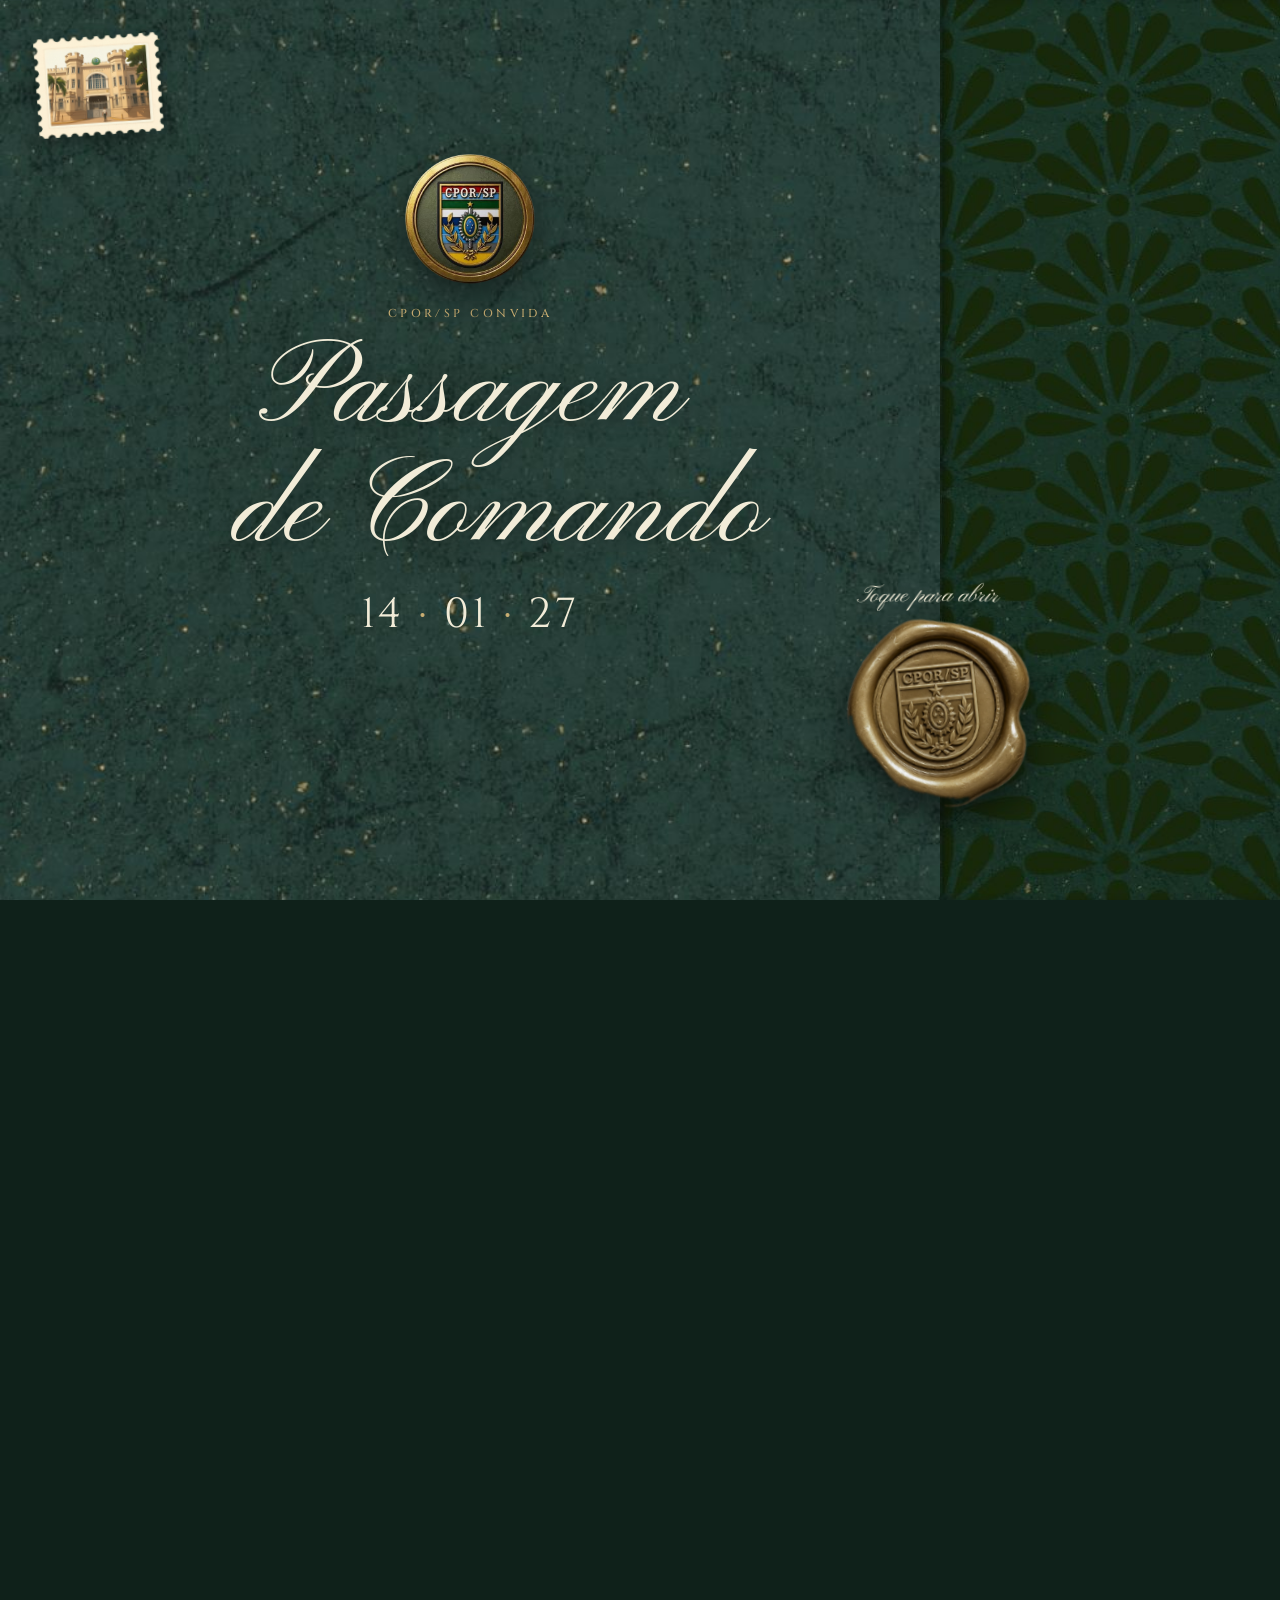
==== commit 85f7334a: "Convite virtual: abertura como convite dobrado (capa da opção 1 que abre em duas folhas) Co-Authored" ====
--- a/virtual/index.html
+++ b/virtual/index.html
@@ -23,45 +23,38 @@
 </head>
 <body>
 
-<!-- Abertura: descerramento. Uma cortina de veludo, presa pelo selo, cobre o convite -->
-<div class="cortina" id="cortina" role="dialog" aria-label="Convite coberto">
-  <div class="cortina-lado esq" aria-hidden="true"></div>
-  <div class="cortina-lado dir" aria-hidden="true"></div>
-  <div class="cortina-centro">
-    <p class="cortina-quem">Centro de Preparação de<br>Oficiais da Reserva de São Paulo</p>
-    <button type="button" class="cortina-selo" id="descerrar" aria-label="Descerrar o convite">
-      <img src="selo-cera.png" alt="" width="229" height="235">
-    </button>
-    <p class="cortina-dica">Toque no selo para descerrar</p>
+<!-- Abertura: a capa fechada do convite (opção 1). O selo une as duas folhas; ao romper, elas se abrem -->
+<div class="capa-fechada" id="capa" role="dialog" aria-label="Convite fechado">
+  <div class="folha folha-papel" aria-hidden="true">
+    <div class="folha-frente">
+      <img class="capa-selo-postal" src="selo-postal.png" alt="" width="207" height="164">
+      <div class="capa-texto">
+        <img class="capa-brasao" src="brasao.png" alt="" width="416" height="416">
+        <p class="capa-convida">CPOR/SP convida</p>
+        <p class="capa-titulo"><span>Passagem</span><span>de Comando</span></p>
+        <p class="capa-data">14 <i>•</i> 01 <i>•</i> 27</p>
+      </div>
+    </div>
   </div>
+  <div class="folha folha-faixa" aria-hidden="true">
+    <div class="folha-frente"></div>
+  </div>
+  <button type="button" class="capa-selo" id="abrir" aria-label="Abrir o convite">
+    <span class="capa-dica" aria-hidden="true">Toque para abrir</span>
+    <img src="selo-cera.png" alt="" width="229" height="235">
+  </button>
 </div>
 
+
 <main id="conteudo">
 
-  <!-- 1. Abertura: o envelope da opção 1 virou a primeira tela -->
-  <section class="abertura" id="inicio">
-    <div class="abertura-papel">
-      <img class="abertura-selo-postal" src="selo-postal.png" alt="Selo com a fachada do CPOR/SP" width="207" height="164">
-      <div class="abertura-texto">
-        <p class="sobrescrito entra">CPOR/SP convida</p>
-        <h1 class="abertura-titulo entra"><span>Passagem</span><span>de Comando</span></h1>
-        <p class="abertura-data entra" aria-label="14 de janeiro de 2027">
-          <span>14</span><i aria-hidden="true">•</i><span>01</span><i aria-hidden="true">•</i><span>27</span>
-        </p>
-        <p class="abertura-hora entra">Quinta-feira · 19h</p>
-      </div>
-      <img class="abertura-brasao" src="brasao.png" alt="Brasão do CPOR/SP" width="416" height="416">
-    </div>
-    <div class="abertura-faixa" aria-hidden="true"></div>
-    <a class="abertura-seguir" href="#convite" aria-label="Ler o convite">
-      <span>Ler o convite</span>
-      <svg viewBox="0 0 24 24" fill="none" stroke="currentColor" stroke-width="1.4" aria-hidden="true"><path d="M12 5v14M6 13l6 6 6-6"/></svg>
-    </a>
-  </section>
-
-  <!-- 2. O convite, no recorte de arco do verso impresso -->
+  <!-- 1. O convite (o que aparece ao abrir), no recorte de arco do verso impresso -->
   <section class="convite" id="convite" aria-labelledby="convite-titulo">
-    <article class="arco revela">
+    <header class="convite-topo">
+      <img src="brasao.png" alt="Brasão do CPOR/SP" width="416" height="416">
+      <p class="sobrescrito claro">Passagem de Comando · 14 · 01 · 27</p>
+    </header>
+    <article class="arco">
       <h2 id="convite-titulo" class="caligrafia">Convite</h2>
       <p class="frase">O Diretor de Educação Superior Militar,</p>
       <p class="frase nome">General de Divisão Eduardo da <b>VEIGA</b> Cabral,</p>
--- a/virtual/style.css
+++ b/virtual/style.css
@@ -1,7 +1,7 @@
 /* Passagem de Comando · CPOR/SP — convite virtual
-   Conceito: "descerramento". O retrato do comandante sucedido é descoberto na cerimônia;
-   o convite também: uma cortina de veludo presa pelo selo se abre, e quem lê
-   passa o comando com as próprias mãos. Identidade: a opção 1 do convite impresso
+   Conceito: o convite que se abre e o comando que passa de mão. A capa fechada é a da
+   opção 1 (papel verde, faixa de damasco, selo de cera na emenda); ao romper o selo,
+   as duas folhas abrem como um convite dobrado. Quem lê passa o comando com as próprias mãos. Identidade: a opção 1 do convite impresso
    (papel verde, faixa de damasco, selo de cera, creme e caligrafia). */
 
 :root {
@@ -81,113 +81,44 @@
 
 
 /* =========================================================
-   Cortina (descerramento)
-   ========================================================= */
-.cortina { display: none; }
-.js .cortina {
+   Capa fechada (opção 1) que abre em duas folhas
+   ========================================================= */
+.capa-fechada { display: none; }
+.js .capa-fechada {
   position: fixed;
   inset: 0;
   z-index: 40;
   display: grid;
-  place-items: center;
+  grid-template-columns: 1fr minmax(84px, 27%);
   overflow: hidden;
 }
-.js body.coberto { overflow: hidden; }
-.js body.coberto main, .js body.coberto .flutuante { visibility: hidden; }
-
-.cortina-lado {
-  position: absolute;
-  top: -2%;
-  bottom: -2%;
-  width: 51%;
-  background:
-    linear-gradient(180deg, rgba(0, 0, 0, .25), transparent 18%, transparent 75%, rgba(0, 0, 0, .45)),
-    repeating-linear-gradient(90deg,
-      #0d1f18 0, #1c3a2f 7%, #2a4b3e 11%, #1a3329 16%, #0e2019 21%, #183429 27%, #24453a 31%, #112620 36%);
-  transition: transform 1.25s var(--curva), filter 1.25s var(--curva);
-}
-.cortina-lado.esq { left: 0; transform-origin: 0 50%; box-shadow: inset -2px 0 0 rgba(201, 173, 114, .55), inset -14px 0 20px -8px rgba(0, 0, 0, .55); }
-.cortina-lado.dir { right: 0; transform-origin: 100% 50%; box-shadow: inset 2px 0 0 rgba(201, 173, 114, .55), inset 14px 0 20px -8px rgba(0, 0, 0, .55); }
-/* franja dourada na barra da cortina */
-.cortina-lado::after {
+.js body.fechado { overflow: hidden; }
+.js body.fechado main, .js body.fechado .flutuante { visibility: hidden; }
+
+.folha { position: relative; transform: perspective(1600px) rotateY(0deg); }
+/* sombra que escurece a folha enquanto ela abre */
+.folha::after {
   content: "";
   position: absolute;
-  left: 0; right: 0; bottom: 2%;
-  height: 18px;
-  background: repeating-linear-gradient(90deg, var(--ouro-escuro) 0 2px, var(--ouro) 2px 4px, transparent 4px 6px);
-  opacity: .8;
-}
-
-.cortina-centro {
-  position: relative;
-  z-index: 2;
-  display: flex;
-  flex-direction: column;
-  align-items: center;
-  gap: 26px;
-  padding: 24px;
-  text-align: center;
-  transition: opacity .35s ease;
-}
-.cortina-quem {
-  margin: 0;
-  font: 500 11px/1.9 var(--f-placa);
-  letter-spacing: .3em;
-  text-transform: uppercase;
-  color: var(--ouro);
-}
-.cortina-selo {
-  width: clamp(130px, 38vw, 190px);
-  padding: 0;
-  border: 0;
-  background: none;
-  cursor: pointer;
-  filter: drop-shadow(0 14px 18px rgba(0, 0, 0, .55));
-  animation: pulsar 2.8s ease-in-out infinite;
-}
-.cortina-selo img { width: 100%; }
-.cortina-selo:focus-visible { border-radius: 50%; outline-offset: 8px; }
-@keyframes pulsar {
-  0%, 100% { transform: rotate(-6deg) scale(1); }
-  50% { transform: rotate(-3deg) scale(1.045); }
-}
-.cortina-dica { margin: 0; font: 400 italic 21px/1.3 var(--f-texto); color: var(--creme); opacity: .85; }
-
-/* abrindo */
-.cortina.abrindo .cortina-selo { animation: seloRompe .55s var(--curva) forwards; }
-.cortina.abrindo .cortina-quem, .cortina.abrindo .cortina-dica { opacity: 0; transition: opacity .25s; }
-.cortina.abrindo .cortina-lado { transition-delay: .3s; filter: brightness(.7); }
-.cortina.abrindo .cortina-lado.esq { transform: translateX(-88%) scaleX(.55) skewY(3deg); }
-.cortina.abrindo .cortina-lado.dir { transform: translateX(88%) scaleX(.55) skewY(-3deg); }
-.cortina.some { opacity: 0; transition: opacity .4s ease; pointer-events: none; }
-@keyframes seloRompe {
-  40% { transform: rotate(4deg) scale(1.12); }
-  100% { transform: rotate(18deg) scale(.4); opacity: 0; }
-}
-
-/* =========================================================
-   1. Abertura (papel verde + faixa de damasco)
-   ========================================================= */
-.abertura {
-  position: relative;
-  display: grid;
-  grid-template-columns: 1fr minmax(84px, 27%);
-  min-height: 100svh;
-  background: var(--verde);
-}
-.abertura-papel {
-  position: relative;
-  display: flex;
-  align-items: center;
-  justify-content: center;
-  padding: 110px 18px 140px;
-  background: url("papel-verde-alto.jpg") center / cover;
-}
-.abertura-faixa {
+  inset: 0;
+  background: #000;
+  opacity: 0;
+  pointer-events: none;
+  transition: opacity 1.15s ease .35s;
+}
+.folha-papel { transform-origin: 0 50%; }
+.folha-faixa { transform-origin: 100% 50%; }
+.folha-frente {
+  position: absolute;
+  inset: 0;
+}
+.folha-papel .folha-frente { background: url("papel-verde-alto.jpg") center / cover; }
+.folha-faixa .folha-frente {
   background: url("faixa-damasco.jpg") center top / 100% auto repeat-y;
   box-shadow: inset 10px 0 18px -10px rgba(0, 0, 0, .65);
 }
-.abertura-selo-postal {
+
+.capa-selo-postal {
   position: absolute;
   top: max(22px, env(safe-area-inset-top));
   left: 18px;
@@ -195,73 +126,93 @@
   transform: rotate(-4deg);
   filter: drop-shadow(0 6px 10px rgba(0, 0, 0, .4));
 }
-.abertura-texto { text-align: center; }
-.abertura .sobrescrito { color: var(--ouro); }
-.abertura-titulo {
-  margin: 0;
+.capa-texto {
+  position: absolute;
+  inset: 0;
   display: flex;
   flex-direction: column;
-  font: 400 clamp(54px, 17vw, 128px)/.98 var(--f-caligrafia);
-  color: var(--creme);
-  text-shadow: 0 4px 24px rgba(0, 0, 0, .35);
-}
-.abertura-titulo span:last-child { padding-left: .5em; }
-.abertura-data {
-  display: flex;
   align-items: center;
   justify-content: center;
-  gap: 12px;
-  margin: 26px 0 0;
-  font: 400 clamp(28px, 8vw, 46px)/1 var(--f-placa);
-  letter-spacing: .06em;
-  color: var(--creme);
-}
-.abertura-data i { font-style: normal; font-size: .5em; color: var(--ouro); }
-.abertura-hora {
-  margin: 12px 0 0;
-  font: 500 12px/1 var(--f-placa);
+  padding: 90px 16px 200px;
+  text-align: center;
+}
+.capa-brasao { width: clamp(84px, 24vw, 130px); margin-bottom: 22px; filter: drop-shadow(0 12px 18px rgba(0, 0, 0, .45)); }
+.capa-convida {
+  margin: 0 0 10px;
+  font: 500 11.5px/1.4 var(--f-placa);
   letter-spacing: .3em;
   text-transform: uppercase;
   color: var(--ouro);
 }
-/* brasão sobre a costura entre o papel e a faixa, como o selo no impresso */
-.abertura-brasao {
-  position: absolute;
-  z-index: 2;
-  left: 100%;
-  bottom: 13svh;
-  width: clamp(92px, 26vw, 170px);
-  transform: translateX(-50%);
-  filter: drop-shadow(0 14px 20px rgba(0, 0, 0, .5));
-}
-.abertura-seguir {
-  position: absolute;
-  left: 18px;
-  bottom: max(26px, env(safe-area-inset-bottom));
-  display: inline-flex;
-  align-items: center;
-  gap: 10px;
-  min-height: 44px;
-  font: 500 11px/1 var(--f-placa);
-  letter-spacing: .24em;
-  text-transform: uppercase;
-  text-decoration: none;
-  color: var(--creme);
-}
-.abertura-seguir svg { width: 20px; height: 20px; animation: descer 2.2s ease-in-out infinite; }
-@keyframes descer { 50% { transform: translateY(5px); } }
-
-/* entrada da abertura, depois da cortina */
-.js .abertura .entra { opacity: 0; transform: translateY(18px); }
-.js .aberto .abertura .entra { opacity: 1; transform: none; transition: opacity 1s ease, transform 1.1s var(--curva-saida); }
-.js .aberto .abertura .entra:nth-child(2) { transition-delay: .15s; }
-.js .aberto .abertura .entra:nth-child(3) { transition-delay: .3s; }
-.js .aberto .abertura .entra:nth-child(4) { transition-delay: .45s; }
-
-/* =========================================================
-   2. O convite em arco
-   ========================================================= */
-.convite { padding: 96px 16px 110px; }
+.capa-titulo {
+  margin: 0;
+  display: flex;
+  flex-direction: column;
+  font: 400 clamp(52px, 16vw, 120px)/1 var(--f-caligrafia);
+  color: var(--creme);
+  text-shadow: 0 4px 24px rgba(0, 0, 0, .35);
+}
+.capa-titulo span:last-child { padding-left: .45em; }
+.capa-data {
+  margin: 22px 0 0;
+  font: 400 clamp(26px, 7.4vw, 42px)/1 var(--f-placa);
+  letter-spacing: .08em;
+  color: var(--creme);
+}
+.capa-data i { font-style: normal; font-size: .5em; vertical-align: middle; color: var(--ouro); }
+
+/* selo de cera sobre a emenda das duas folhas, como no impresso */
+.capa-selo {
+  position: absolute;
+  z-index: 3;
+  left: calc(100% - max(84px, 27%));
+  bottom: 8svh;
+  width: clamp(120px, 34vw, 190px);
+  padding: 0;
+  border: 0;
+  background: none;
+  cursor: pointer;
+  transform: translateX(-50%) rotate(-6deg);
+  filter: drop-shadow(0 14px 18px rgba(0, 0, 0, .55));
+}
+.capa-selo img { width: 100%; animation: respirar 2.8s ease-in-out infinite; }
+@keyframes respirar { 50% { transform: scale(1.045); } }
+.capa-selo:focus-visible { border-radius: 50%; outline-offset: 8px; }
+.capa-dica {
+  position: absolute;
+  left: 50%;
+  bottom: 100%;
+  margin-bottom: 8px;
+  white-space: nowrap;
+  font: 400 24px/1 var(--f-caligrafia);
+  color: var(--creme);
+  transform: translateX(-50%) rotate(6deg);
+}
+@media (min-width: 820px) {
+  .js .capa-fechada { grid-template-columns: 1fr min(27%, 340px); }
+  .capa-selo { left: calc(100% - min(27%, 340px)); bottom: 10svh; }
+  .capa-selo-postal { left: 34px; top: 34px; }
+}
+
+/* abrindo */
+.capa-fechada.abrindo .capa-selo { animation: seloRompe .5s var(--curva) forwards; }
+.capa-fechada.abrindo .folha { transition: transform 1.15s var(--curva) .35s; }
+.capa-fechada.abrindo .folha::after { opacity: .55; }
+.capa-fechada.abrindo .folha-papel { transform: perspective(1600px) rotateY(-100deg); }
+.capa-fechada.abrindo .folha-faixa { transform: perspective(1600px) rotateY(100deg); }
+.capa-fechada.some { opacity: 0; transition: opacity .35s ease; pointer-events: none; }
+@keyframes seloRompe {
+  35% { transform: translateX(-50%) rotate(2deg) scale(1.1); }
+  100% { transform: translateX(-50%) rotate(16deg) scale(.5); opacity: 0; }
+}
+
+/* =========================================================
+   1. O convite em arco (primeira tela depois de abrir)
+   ========================================================= */
+.convite { padding: max(48px, env(safe-area-inset-top)) 16px 110px; }
+.convite-topo { display: flex; flex-direction: column; align-items: center; gap: 10px; margin-bottom: 34px; }
+.convite-topo img { width: 64px; filter: drop-shadow(0 8px 12px rgba(0, 0, 0, .4)); }
+.convite-topo .sobrescrito { margin: 0; }
 .arco {
   max-width: 560px;
   margin: 0 auto;
@@ -729,10 +680,6 @@
    Telas maiores
    ========================================================= */
 @media (min-width: 820px) {
-  .abertura { grid-template-columns: 1fr min(27%, 340px); }
-  .abertura-brasao { bottom: 10svh; }
-  .abertura-selo-postal { left: 34px; top: 34px; }
-  .abertura-seguir { left: 34px; }
   .passagem-palco { flex-direction: row; align-items: center; gap: 22px; }
   .oficial { flex: 1; }
   .oficial.entrega { align-items: flex-end; text-align: right; }
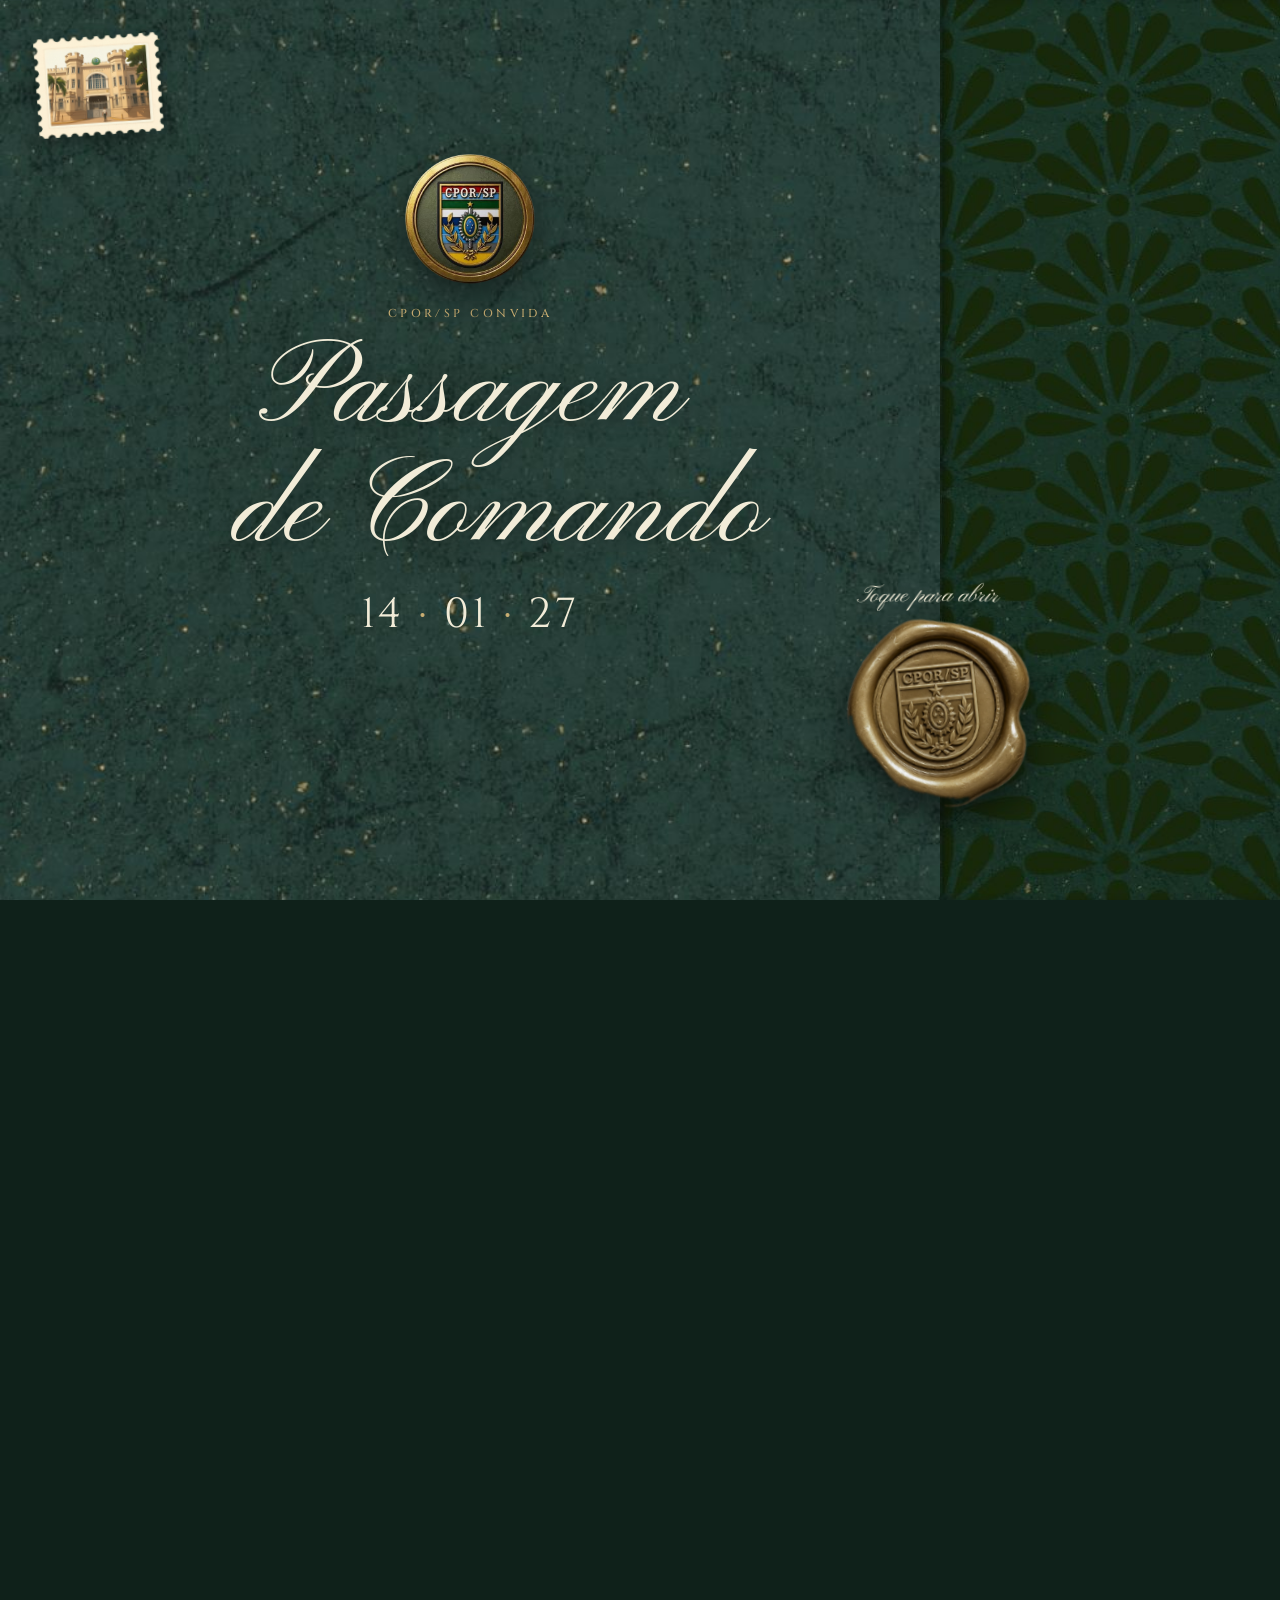
==== commit 1d082814: "Convite virtual: volta a primeira tela anterior depois da abertura nova Co-Authored-By: Claude Opus " ====
--- a/virtual/index.html
+++ b/virtual/index.html
@@ -48,13 +48,30 @@
 
 <main id="conteudo">
 
-  <!-- 1. O convite (o que aparece ao abrir), no recorte de arco do verso impresso -->
+  <!-- 1. Abertura: o envelope da opção 1 virou a primeira tela -->
+  <section class="abertura" id="inicio">
+    <div class="abertura-papel">
+      <img class="abertura-selo-postal" src="selo-postal.png" alt="Selo com a fachada do CPOR/SP" width="207" height="164">
+      <div class="abertura-texto">
+        <p class="sobrescrito entra">CPOR/SP convida</p>
+        <h1 class="abertura-titulo entra"><span>Passagem</span><span>de Comando</span></h1>
+        <p class="abertura-data entra" aria-label="14 de janeiro de 2027">
+          <span>14</span><i aria-hidden="true">•</i><span>01</span><i aria-hidden="true">•</i><span>27</span>
+        </p>
+        <p class="abertura-hora entra">Quinta-feira · 19h</p>
+      </div>
+      <img class="abertura-brasao" src="brasao.png" alt="Brasão do CPOR/SP" width="416" height="416">
+    </div>
+    <div class="abertura-faixa" aria-hidden="true"></div>
+    <a class="abertura-seguir" href="#convite" aria-label="Ler o convite">
+      <span>Ler o convite</span>
+      <svg viewBox="0 0 24 24" fill="none" stroke="currentColor" stroke-width="1.4" aria-hidden="true"><path d="M12 5v14M6 13l6 6 6-6"/></svg>
+    </a>
+  </section>
+
+  <!-- 2. O convite, no recorte de arco do verso impresso -->
   <section class="convite" id="convite" aria-labelledby="convite-titulo">
-    <header class="convite-topo">
-      <img src="brasao.png" alt="Brasão do CPOR/SP" width="416" height="416">
-      <p class="sobrescrito claro">Passagem de Comando · 14 · 01 · 27</p>
-    </header>
-    <article class="arco">
+    <article class="arco revela">
       <h2 id="convite-titulo" class="caligrafia">Convite</h2>
       <p class="frase">O Diretor de Educação Superior Militar,</p>
       <p class="frase nome">General de Divisão Eduardo da <b>VEIGA</b> Cabral,</p>
--- a/virtual/style.css
+++ b/virtual/style.css
@@ -192,6 +192,10 @@
   .js .capa-fechada { grid-template-columns: 1fr min(27%, 340px); }
   .capa-selo { left: calc(100% - min(27%, 340px)); bottom: 10svh; }
   .capa-selo-postal { left: 34px; top: 34px; }
+  .abertura { grid-template-columns: 1fr min(27%, 340px); }
+  .abertura-brasao { bottom: 10svh; }
+  .abertura-selo-postal { left: 34px; top: 34px; }
+  .abertura-seguir { left: 34px; }
 }
 
 /* abrindo */
@@ -207,12 +211,102 @@
 }
 
 /* =========================================================
-   1. O convite em arco (primeira tela depois de abrir)
-   ========================================================= */
-.convite { padding: max(48px, env(safe-area-inset-top)) 16px 110px; }
-.convite-topo { display: flex; flex-direction: column; align-items: center; gap: 10px; margin-bottom: 34px; }
-.convite-topo img { width: 64px; filter: drop-shadow(0 8px 12px rgba(0, 0, 0, .4)); }
-.convite-topo .sobrescrito { margin: 0; }
+   1. Abertura (papel verde + faixa de damasco)
+   ========================================================= */
+.abertura {
+  position: relative;
+  display: grid;
+  grid-template-columns: 1fr minmax(84px, 27%);
+  min-height: 100svh;
+  background: var(--verde);
+}
+.abertura-papel {
+  position: relative;
+  display: flex;
+  align-items: center;
+  justify-content: center;
+  padding: 110px 18px 140px;
+  background: url("papel-verde-alto.jpg") center / cover;
+}
+.abertura-faixa {
+  background: url("faixa-damasco.jpg") center top / 100% auto repeat-y;
+  box-shadow: inset 10px 0 18px -10px rgba(0, 0, 0, .65);
+}
+.abertura-selo-postal {
+  position: absolute;
+  top: max(22px, env(safe-area-inset-top));
+  left: 18px;
+  width: clamp(78px, 22vw, 130px);
+  transform: rotate(-4deg);
+  filter: drop-shadow(0 6px 10px rgba(0, 0, 0, .4));
+}
+.abertura-texto { text-align: center; }
+.abertura .sobrescrito { color: var(--ouro); }
+.abertura-titulo {
+  margin: 0;
+  display: flex;
+  flex-direction: column;
+  font: 400 clamp(54px, 17vw, 128px)/.98 var(--f-caligrafia);
+  color: var(--creme);
+  text-shadow: 0 4px 24px rgba(0, 0, 0, .35);
+}
+.abertura-titulo span:last-child { padding-left: .5em; }
+.abertura-data {
+  display: flex;
+  align-items: center;
+  justify-content: center;
+  gap: 12px;
+  margin: 26px 0 0;
+  font: 400 clamp(28px, 8vw, 46px)/1 var(--f-placa);
+  letter-spacing: .06em;
+  color: var(--creme);
+}
+.abertura-data i { font-style: normal; font-size: .5em; color: var(--ouro); }
+.abertura-hora {
+  margin: 12px 0 0;
+  font: 500 12px/1 var(--f-placa);
+  letter-spacing: .3em;
+  text-transform: uppercase;
+  color: var(--ouro);
+}
+/* brasão sobre a costura entre o papel e a faixa, como o selo no impresso */
+.abertura-brasao {
+  position: absolute;
+  z-index: 2;
+  left: 100%;
+  bottom: 13svh;
+  width: clamp(92px, 26vw, 170px);
+  transform: translateX(-50%);
+  filter: drop-shadow(0 14px 20px rgba(0, 0, 0, .5));
+}
+.abertura-seguir {
+  position: absolute;
+  left: 18px;
+  bottom: max(26px, env(safe-area-inset-bottom));
+  display: inline-flex;
+  align-items: center;
+  gap: 10px;
+  min-height: 44px;
+  font: 500 11px/1 var(--f-placa);
+  letter-spacing: .24em;
+  text-transform: uppercase;
+  text-decoration: none;
+  color: var(--creme);
+}
+.abertura-seguir svg { width: 20px; height: 20px; animation: descer 2.2s ease-in-out infinite; }
+@keyframes descer { 50% { transform: translateY(5px); } }
+
+/* entrada da abertura, depois da cortina */
+.js .abertura .entra { opacity: 0; transform: translateY(18px); }
+.js .aberto .abertura .entra { opacity: 1; transform: none; transition: opacity 1s ease, transform 1.1s var(--curva-saida); }
+.js .aberto .abertura .entra:nth-child(2) { transition-delay: .15s; }
+.js .aberto .abertura .entra:nth-child(3) { transition-delay: .3s; }
+.js .aberto .abertura .entra:nth-child(4) { transition-delay: .45s; }
+
+/* =========================================================
+   2. O convite em arco
+   ========================================================= */
+.convite { padding: 96px 16px 110px; }
 .arco {
   max-width: 560px;
   margin: 0 auto;
